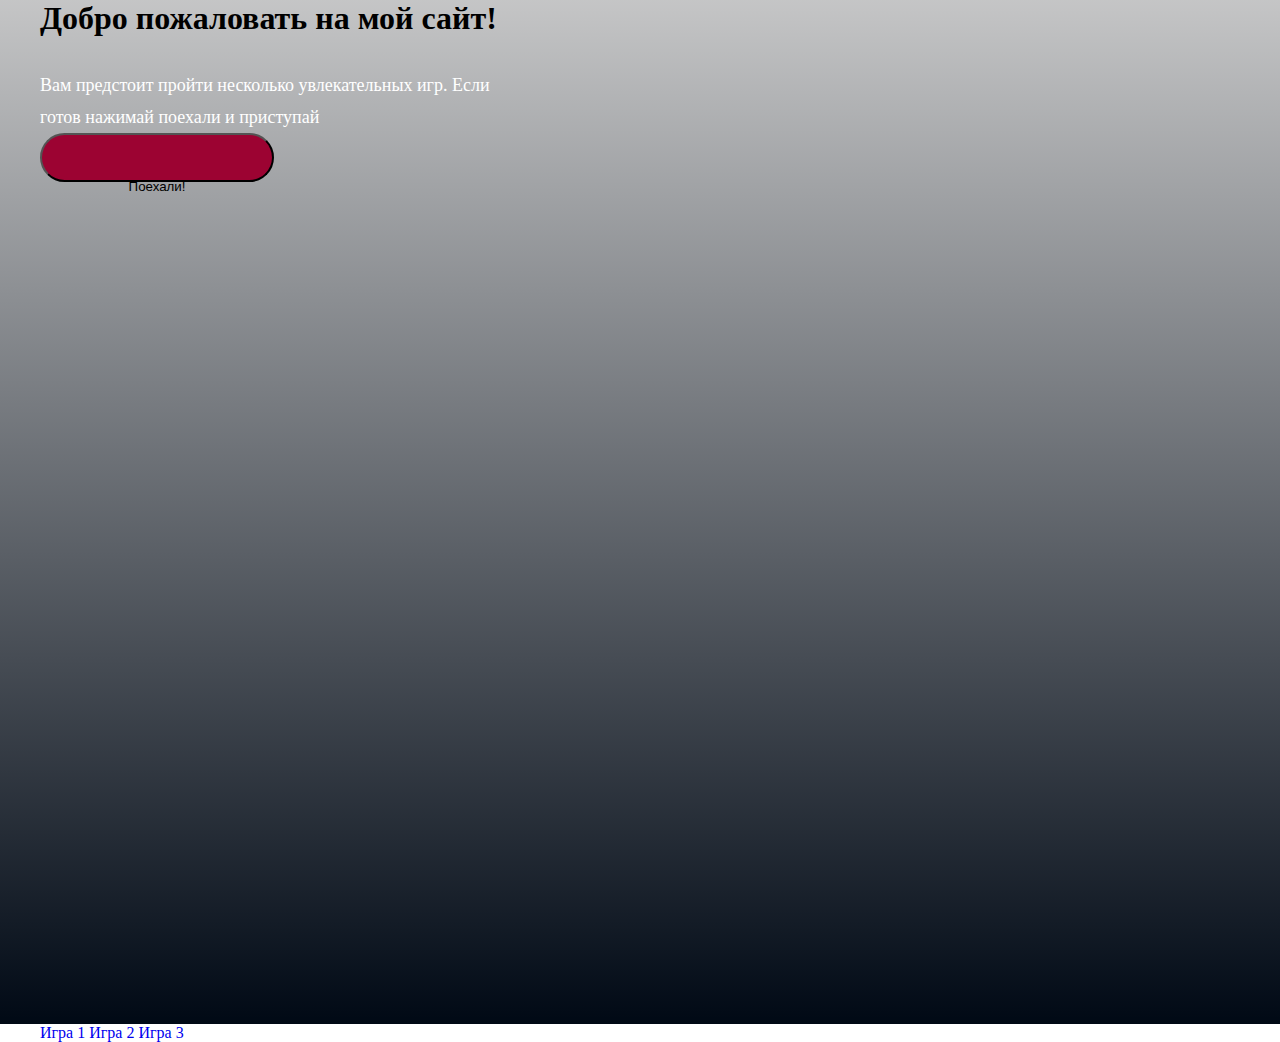
==== index.html @ aa6fb1cd "изменения 0" ====
<!DOCTYPE html>
<html lang="en">

<head>
    <meta charset="UTF-8">
    <meta name="viewport" content="width=device-width, initial-scale=1.0">
    <title>Hello, world!</title>
    <link rel="stylesheet" href="site.css">
</head>

<body>
    <header class="header center">
        <h1 class="title">Добро пожаловать на мой сайт!</h1>
        <p class="text">Вам предстоит пройти несколько увлекательных игр. Если готов нажимай <b>поехали</b> и
            <b>приступай</b>
        </p>
        <button class="button">Поехали!</button>
    </header>
    <div class="game__box center">
        <a href="img/Rectangle 6.jpg">Игра 1</a>
        <a href="img/Rectangle 7 (1).jpg">Игра 2</a>
        <a href="img/Rectangle 8.jpg">Игра 3</a>
    </div>
</body>

</html>
---- site.css ----
* {
  margin: 0;
  padding: 0;
}

a {
  text-decoration: none;
}

.center {
  padding-left: calc(50% - 600px);
  padding-right: calc(50% - 600px);
}

.header {
  height: 1024px;
  background: linear-gradient(180deg, rgba(0, 0, 0, 0) -7.35%, #000915 100%), url(imgRectangle1.jpg), lightgray 50%/cover no-repeat;
  display: flex;
  flex-direction: column;
  justify-content: start;
}

.titie {
  padding-top: 217px;
  color: #FFF;
  font-family: Montserrat;
  font-size: 64px;
  font-style: normal;
  font-weight: 700;
  line-height: normal;
  display: flex;
  width: 788.778px;
  height: 125.007px;
  flex-direction: column;
  justify-content: center;
  flex-shrink: 0;
}

.text {
  padding-top: 32px;
  width: 481px;
  color: #FFF;
  font-family: Montserrat;
  font-size: 18px;
  font-style: normal;
  font-weight: 300;
  line-height: 32px;
  /* 177.778% */
}

.button {
  padding-top: 44px;
  width: 234.063px;
  height: 48.603px;
  flex-shrink: 0;
  border-radius: 30px;
  background: #9C0332;
}/*# sourceMappingURL=site.css.map */
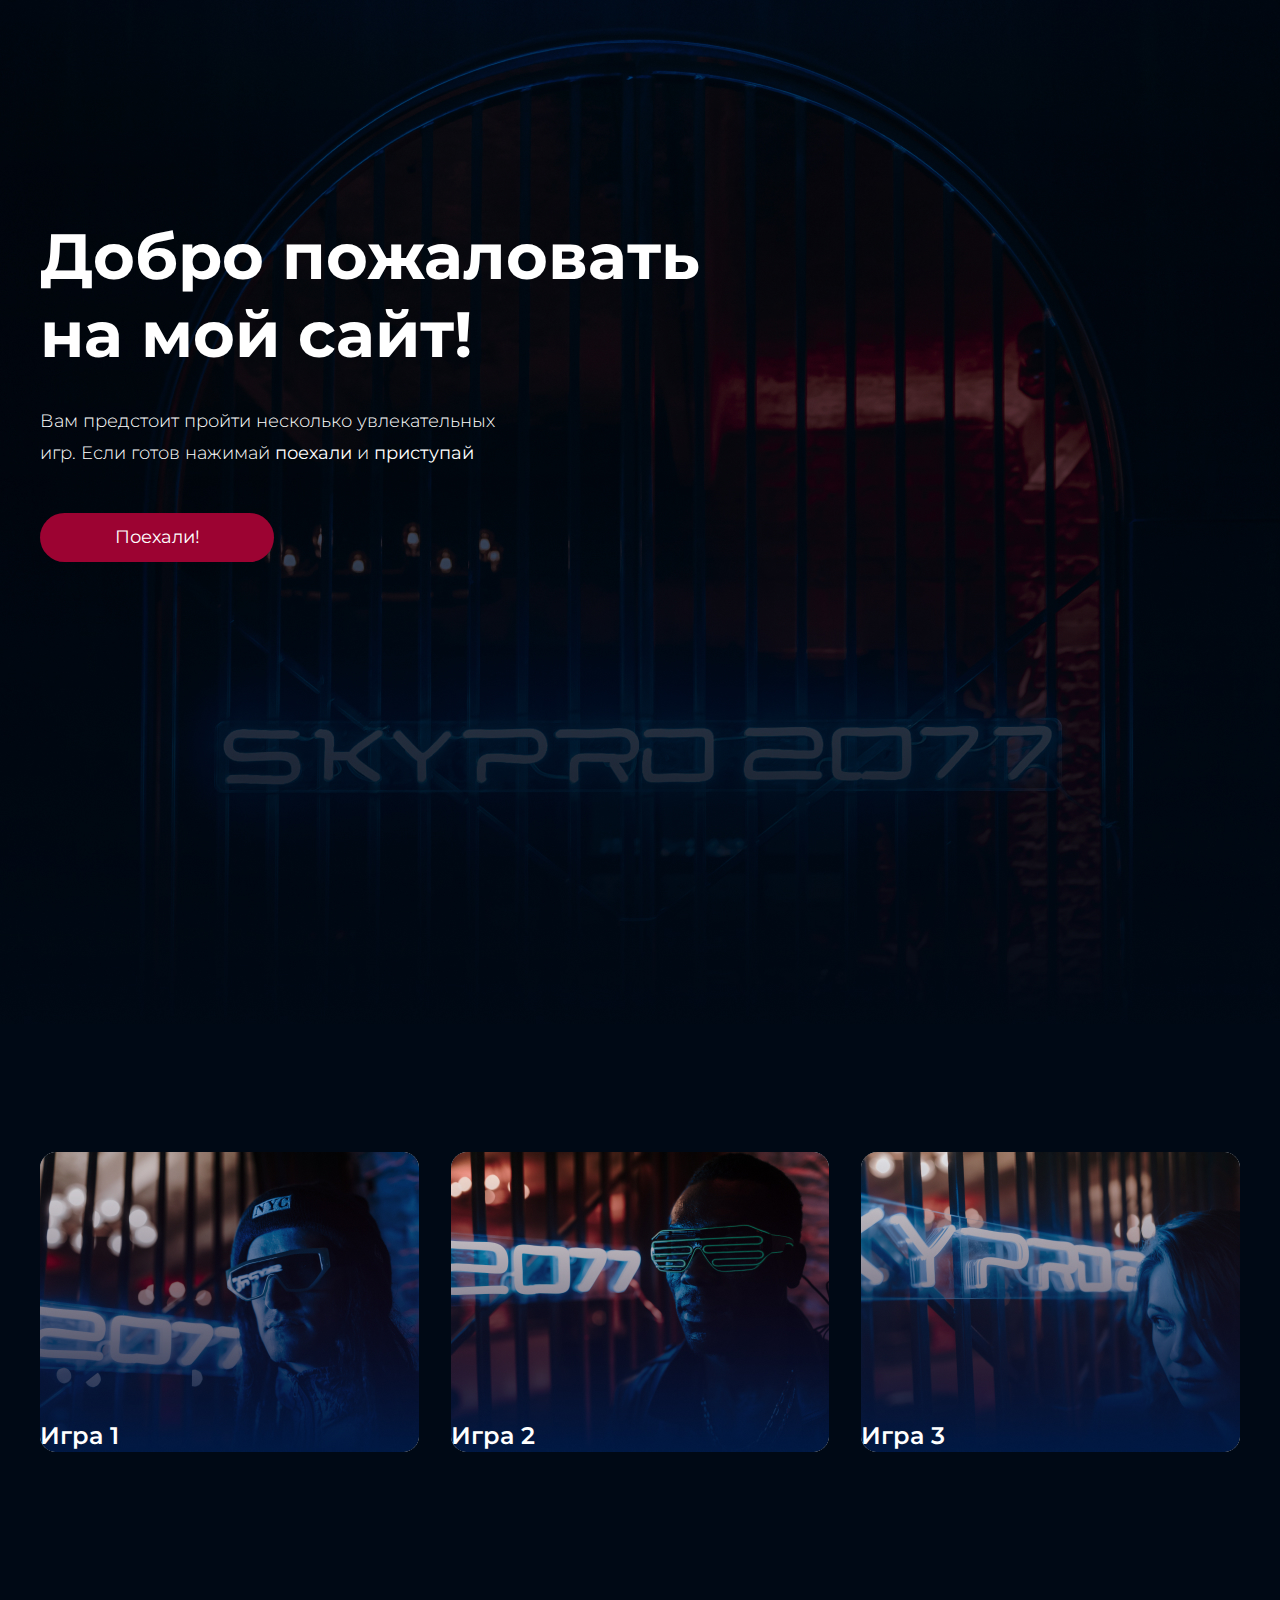
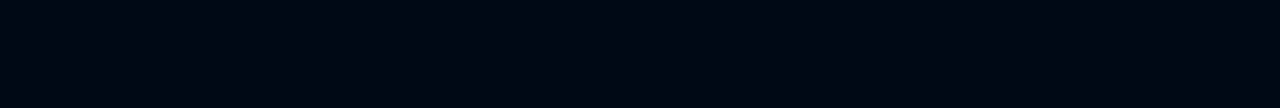
==== commit fa6352c7: "десктоп hw1- доработать "text" и рамку"g__i"" ====
--- a/index.html
+++ b/index.html
@@ -5,21 +5,24 @@
     <meta charset="UTF-8">
     <meta name="viewport" content="width=device-width, initial-scale=1.0">
     <title>Hello, world!</title>
+    <link rel="preconnect" href="https://fonts.googleapis.com">
+    <link rel="preconnect" href="https://fonts.gstatic.com" crossorigin>
+    <link href="https://fonts.googleapis.com/css2?family=Montserrat:wght@400;500;600;700&display=swap" rel="stylesheet">
     <link rel="stylesheet" href="site.css">
 </head>
 
 <body>
-    <header class="header center">
-        <h1 class="title">Добро пожаловать на мой сайт!</h1>
-        <p class="text">Вам предстоит пройти несколько увлекательных игр. Если готов нажимай <b>поехали</b> и
+    <div class="start__list center">
+        <h1 class="title">Добро пожаловать<br>на мой сайт!</h1>
+        <p class="text">Вам предстоит пройти несколько увлекательных<br>игр. Если готов нажимай <b>поехали</b> и
             <b>приступай</b>
         </p>
         <button class="button">Поехали!</button>
-    </header>
+    </div>
     <div class="game__box center">
-        <a href="img/Rectangle 6.jpg">Игра 1</a>
-        <a href="img/Rectangle 7 (1).jpg">Игра 2</a>
-        <a href="img/Rectangle 8.jpg">Игра 3</a>
+        <div class="game__item game__item1">Игра 1</div>
+        <div class="game__item game__item2">Игра 2</div>
+        <div class="game__item game__item3">Игра 3</div>
     </div>
 </body>
 
--- a/site.css
+++ b/site.css
@@ -12,15 +12,19 @@
   padding-right: calc(50% - 600px);
 }
 
-.header {
+.start__list {
   height: 1024px;
-  background: linear-gradient(180deg, rgba(0, 0, 0, 0) -7.35%, #000915 100%), url(imgRectangle1.jpg), lightgray 50%/cover no-repeat;
+  background-image: url(img/Rectangle1.jpg);
+  background-repeat: no-repeat;
+  background-position: center;
+  background-size: cover;
+  /*background: linear-gradient(180deg, rgba(0, 0, 0, 0.00) -7.35%, #000915 100%), url(img/Rectangle1.jpg), lightgray 50% / cover no-repeat;*/
   display: flex;
   flex-direction: column;
   justify-content: start;
 }
 
-.titie {
+.title {
   padding-top: 217px;
   color: #FFF;
   font-family: Montserrat;
@@ -28,11 +32,11 @@
   font-style: normal;
   font-weight: 700;
   line-height: normal;
+  /*width: 788.778px;
+  height: 125.007px;
   display: flex;
-  width: 788.778px;
-  height: 125.007px;
   flex-direction: column;
-  justify-content: center;
+  justify-content: center;*/
   flex-shrink: 0;
 }
 
@@ -49,10 +53,65 @@
 }
 
 .button {
-  padding-top: 44px;
+  margin-top: 44px;
   width: 234.063px;
   height: 48.603px;
   flex-shrink: 0;
   border-radius: 30px;
+  border: none;
   background: #9C0332;
+  color: #FFF;
+  font-family: Montserrat;
+  font-size: 18px;
+  font-style: normal;
+  font-weight: 400;
+  line-height: normal;
+  transition: background 0.5s;
+}
+.button:hover {
+  background: #EB443F;
+}
+
+.game__box {
+  height: 556px;
+  flex-shrink: 0;
+  background: #000915;
+  display: grid;
+  gap: 32px;
+  grid-template-columns: repeat(12, 1fr);
+  padding-top: 128px;
+}
+
+.game__item {
+  border-radius: 16px;
+  background: linear-gradient(180deg, rgba(39, 1, 15, 0) 0%, #001944 100%), url(img/Rectangle6.jpg), lightgray 50%/cover no-repeat;
+  height: 300px;
+  grid-column: span 4;
+  color: #FFF;
+  font-family: Montserrat;
+  font-size: 24px;
+  font-style: normal;
+  font-weight: 600;
+  line-height: 32px;
+  /* 133.333% */
+  display: flex;
+  align-items: flex-end;
+  justify-content: flex-start;
+  color: #FFFFFF;
+  transition: border 0.3s;
+}
+.game__item:hover {
+  border: 3px solid #44D2FF;
+}
+
+.game__item1 {
+  background-image: url(img/Rectangle6.jpg);
+}
+
+.game__item2 {
+  background-image: url(img/Rectangle7.jpg);
+}
+
+.game__item3 {
+  background-image: url(img/Rectangle8.jpg);
 }/*# sourceMappingURL=site.css.map */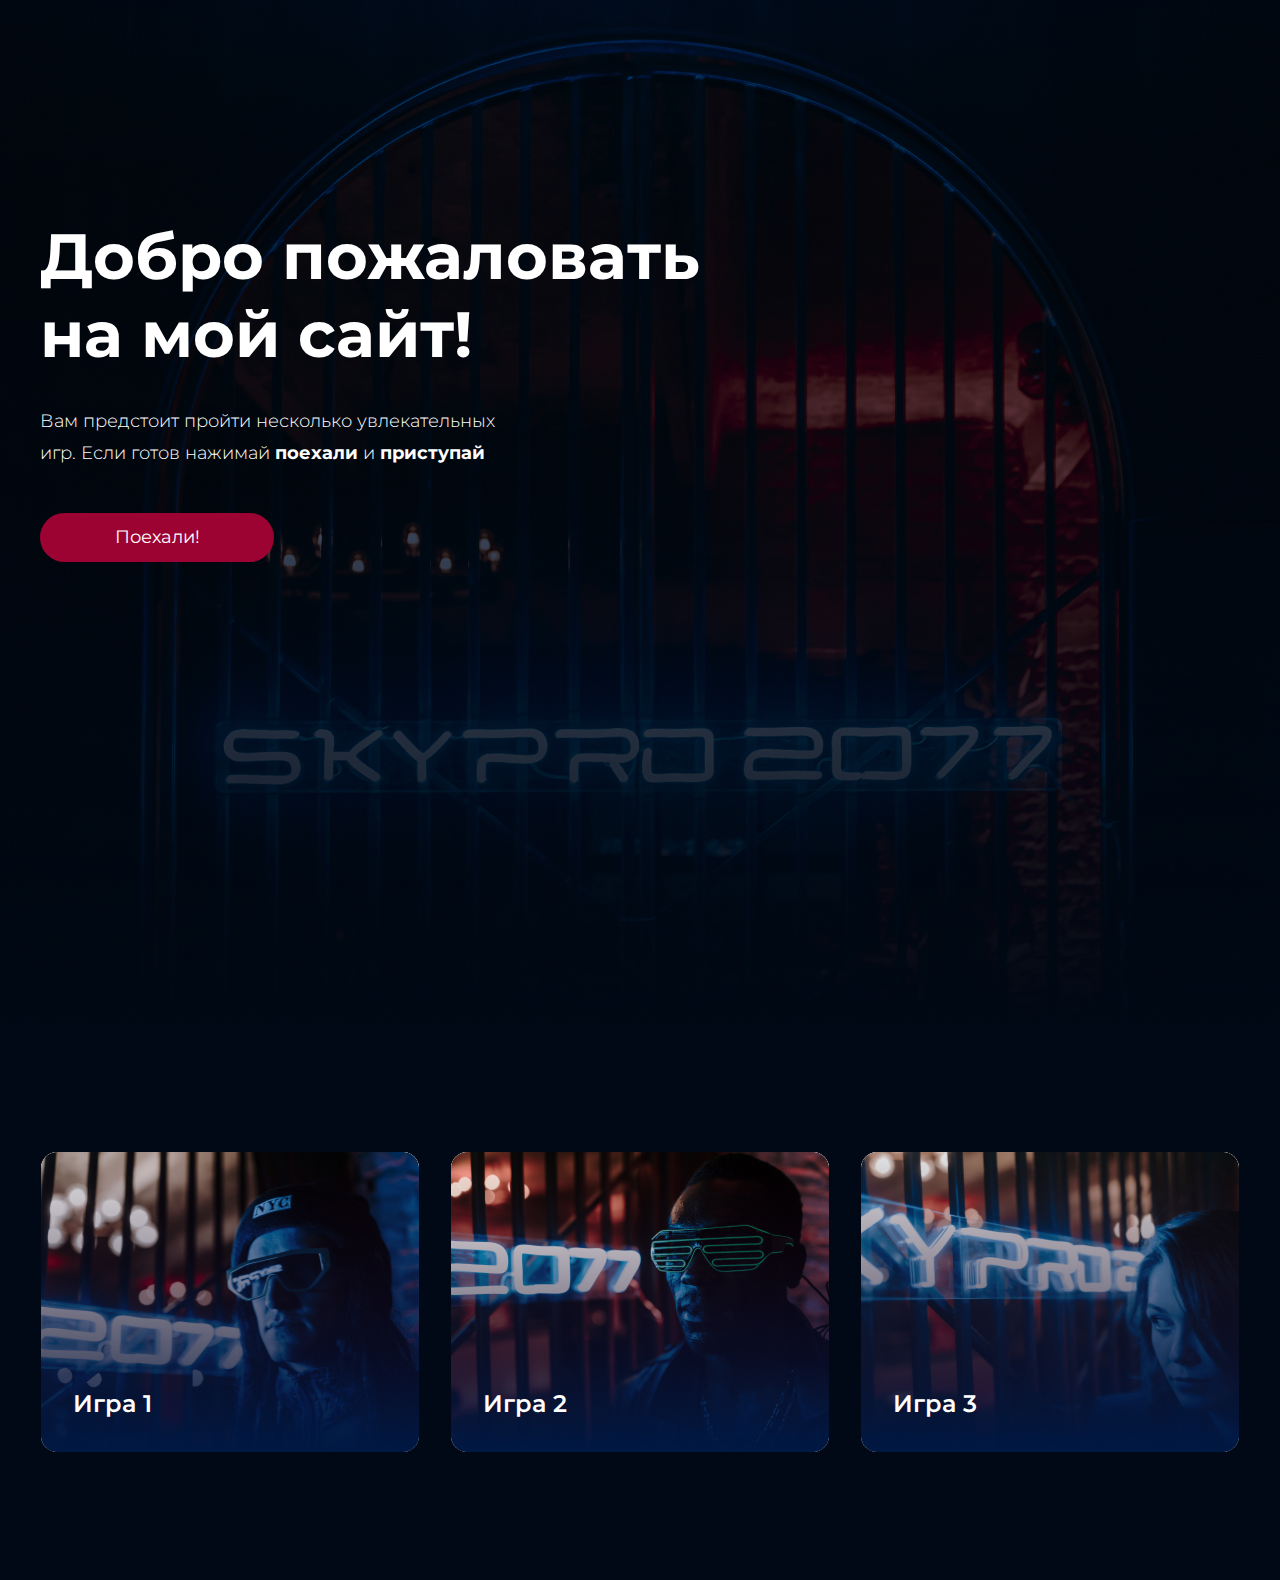
==== commit c0188e0b: "Merge pull request #2 from Tatyana-JSc2/hw2" ====
--- a/index.html
+++ b/index.html
@@ -14,15 +14,25 @@
 <body>
     <div class="start__list center">
         <h1 class="title">Добро пожаловать<br>на мой сайт!</h1>
-        <p class="text">Вам предстоит пройти несколько увлекательных<br>игр. Если готов нажимай <b>поехали</b> и
-            <b>приступай</b>
+        <p class="text">Вам предстоит пройти несколько увлекательных игр. Если готов нажимай <span
+                class="span">поехали</span> и
+            <span class="span">приступай</span>
         </p>
         <button class="button">Поехали!</button>
     </div>
     <div class="game__box center">
-        <div class="game__item game__item1">Игра 1</div>
-        <div class="game__item game__item2">Игра 2</div>
-        <div class="game__item game__item3">Игра 3</div>
+        <div class="game__item">
+            <a class="game__link" href="#"> <img class="game__img" src="img/Rectangle6.jpg" alt="Игра 1"></a>
+            <p class="game__text">Игра 1</p>
+        </div>
+        <div class="game__item">
+            <a class="game__link" href="#"> <img class="game__img" src="img/Rectangle7.jpg" alt="Игра 2"></a>
+            <p class="game__text">Игра 2</p>
+        </div>
+        <div class="game__item">
+            <a class="game__link" href="#"> <img class="game__img" src="img/Rectangle8.jpg" alt="Игра 3"></a>
+            <p class="game__text">Игра 3</p>
+        </div>
     </div>
 </body>
 
--- a/site.css
+++ b/site.css
@@ -18,7 +18,6 @@
   background-repeat: no-repeat;
   background-position: center;
   background-size: cover;
-  /*background: linear-gradient(180deg, rgba(0, 0, 0, 0.00) -7.35%, #000915 100%), url(img/Rectangle1.jpg), lightgray 50% / cover no-repeat;*/
   display: flex;
   flex-direction: column;
   justify-content: start;
@@ -32,11 +31,6 @@
   font-style: normal;
   font-weight: 700;
   line-height: normal;
-  /*width: 788.778px;
-  height: 125.007px;
-  display: flex;
-  flex-direction: column;
-  justify-content: center;*/
   flex-shrink: 0;
 }
 
@@ -50,6 +44,15 @@
   font-weight: 300;
   line-height: 32px;
   /* 177.778% */
+}
+
+.span {
+  color: #FFF;
+  font-family: Montserrat;
+  font-size: 18px;
+  font-style: normal;
+  font-weight: 700;
+  line-height: 32px;
 }
 
 .button {
@@ -73,20 +76,38 @@
 }
 
 .game__box {
-  height: 556px;
   flex-shrink: 0;
   background: #000915;
   display: grid;
   gap: 32px;
-  grid-template-columns: repeat(12, 1fr);
+  grid-template-columns: repeat(auto-fit, 378px);
+  justify-content: center;
   padding-top: 128px;
+  padding-bottom: 128px;
 }
 
 .game__item {
+  width: 378px;
+  position: relative;
   border-radius: 16px;
-  background: linear-gradient(180deg, rgba(39, 1, 15, 0) 0%, #001944 100%), url(img/Rectangle6.jpg), lightgray 50%/cover no-repeat;
+  background: linear-gradient(180deg, rgba(39, 1, 15, 0) 0%, #001944 100%), lightgray 50%/cover no-repeat;
   height: 300px;
-  grid-column: span 4;
+}
+
+.game__img {
+  width: 100%;
+  height: 100%;
+  border-radius: 16px;
+  transition: border 0.3s;
+}
+.game__img:hover {
+  border: 3px solid #44D2FF;
+}
+
+.game__text {
+  position: absolute;
+  left: 32px;
+  bottom: 32px;
   color: #FFF;
   font-family: Montserrat;
   font-size: 24px;
@@ -94,24 +115,50 @@
   font-weight: 600;
   line-height: 32px;
   /* 133.333% */
-  display: flex;
-  align-items: flex-end;
-  justify-content: flex-start;
-  color: #FFFFFF;
-  transition: border 0.3s;
-}
-.game__item:hover {
-  border: 3px solid #44D2FF;
 }
 
-.game__item1 {
-  background-image: url(img/Rectangle6.jpg);
+@media (max-width: 767px) {
+  .center {
+    padding-left: calc(50% - 171.5px);
+    padding-right: calc(50% - 171.5px);
+  }
+  .start__list {
+    height: 735px;
+    background-position: 31%;
+  }
+  .title {
+    padding-top: 239px;
+    text-align: center;
+    font-size: 32px;
+  }
+  .text {
+    width: unset;
+    text-align: center;
+    font-size: 14px;
+    line-height: 22px;
+    /* 157.14*/
+  }
+  .span {
+    font-size: 14px;
+    line-height: 22px;
+  }
+  .button {
+    margin-top: 32px;
+    align-self: center;
+  }
+  .game__box {
+    grid-template-columns: repeat(auto-fit, 343px);
+    justify-content: center;
+  }
+  .game__item {
+    width: 343px;
+  }
 }
-
-.game__item2 {
-  background-image: url(img/Rectangle7.jpg);
-}
-
-.game__item3 {
-  background-image: url(img/Rectangle8.jpg);
+@media (max-width: 343px) {
+  .game__item {
+    width: 100vw;
+  }
+  .game__img {
+    width: 100vw;
+  }
 }/*# sourceMappingURL=site.css.map */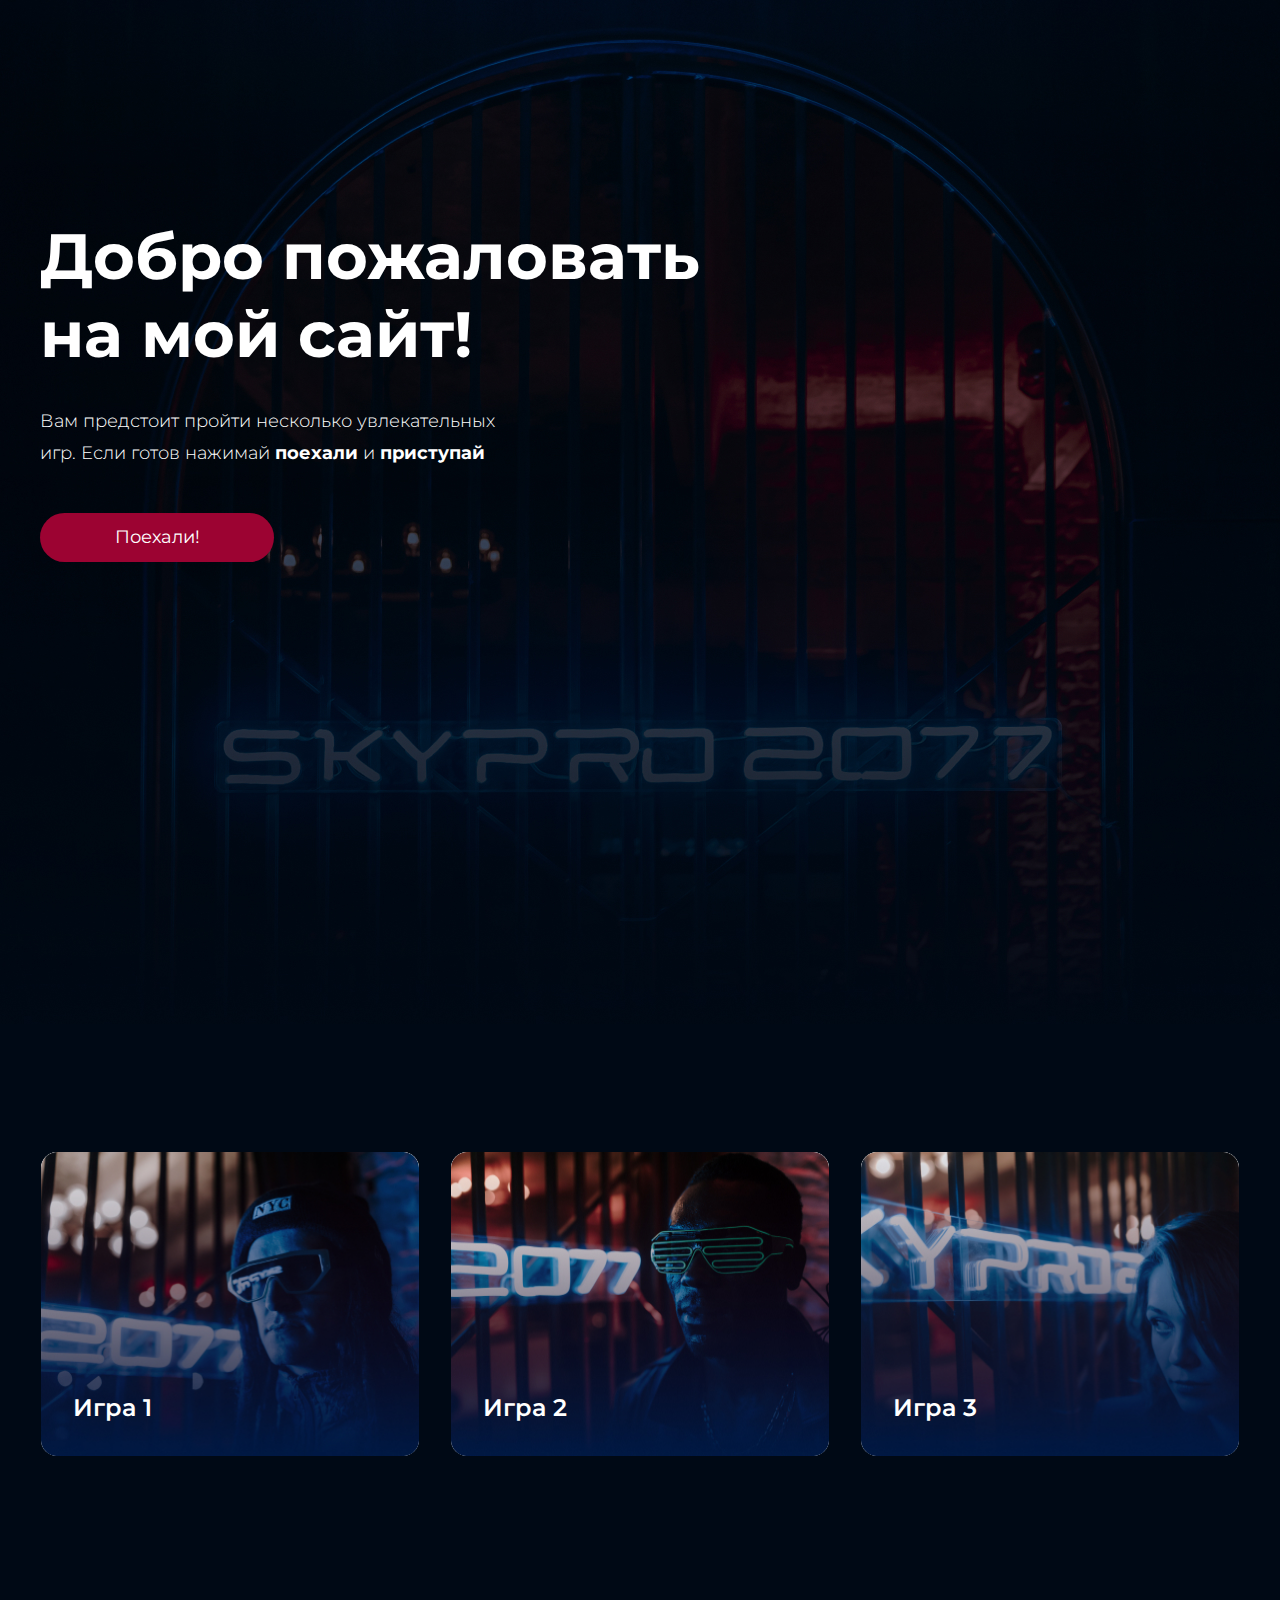
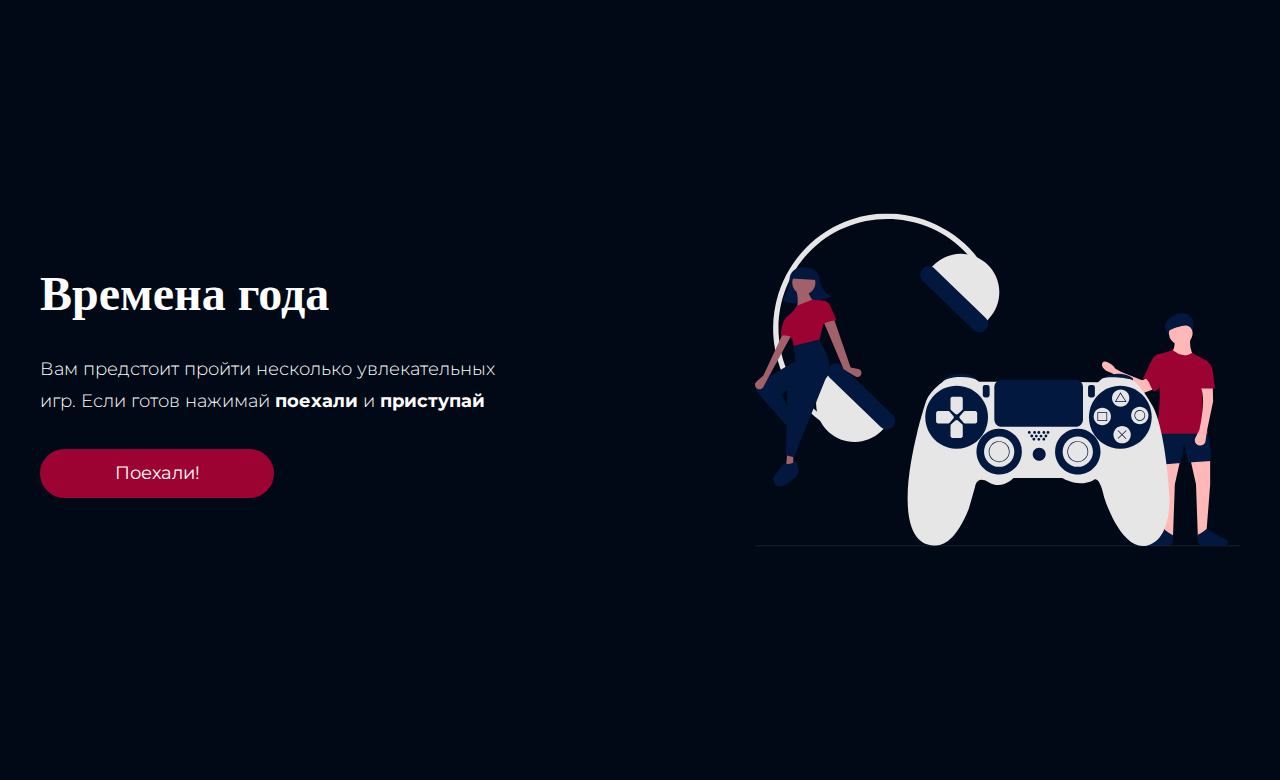
==== commit 1911cb77: "Merge pull request #3 from Tatyana-JSc2/hw3" ====
--- a/index.html
+++ b/index.html
@@ -34,6 +34,248 @@
             <p class="game__text">Игра 3</p>
         </div>
     </div>
+    <div class="seasons center">
+        <div class="seasons__item">
+            <h2 class="header">Времена года</h2>
+            <p class="text">Вам предстоит пройти несколько увлекательных игр. Если готов нажимай <span
+                    class="span">поехали</span> и
+                <span class="span">приступай</span>
+            </p>
+            <button class="button">Поехали!</button>
+        </div>
+        <div class="seasons__picture">
+            <a href="#"><svg class="picture" width="485" height="334" viewBox="0 0 485 334" fill="none"
+                    xmlns="http://www.w3.org/2000/svg">
+                    <g clip-path="url(#clip0_2203_44)">
+                        <path
+                            d="M416.377 139.54C423.062 146.577 430.52 147.7 438.752 142.909C435.298 137.353 434.475 131.309 435.396 124.942H419.36C420.071 130.537 419.88 135.746 416.377 139.54Z"
+                            fill="#FFB8B8" />
+                        <path
+                            d="M442.854 323.699L451.431 319.208L455.16 271.671V246.592L435.396 246.218L440.989 271.297L442.854 323.699Z"
+                            fill="#FFB8B8" />
+                        <path
+                            d="M417.992 323.699L409.415 319.208L405.686 271.671V246.592L425.45 246.218L419.856 271.297L417.992 323.699Z"
+                            fill="#FFB8B8" />
+                        <path
+                            d="M404.817 251.832L425.7 249.961L429.056 230.871L433.158 249.587L455.906 248.089C456.403 238.994 455.141 229.634 452.177 220.016L402.206 218.893L404.817 251.832Z"
+                            fill="#03183F" />
+                        <path
+                            d="M383.111 180.14L357.991 160.724C357.73 160.523 357.443 160.358 357.138 160.233L353.487 158.742C350.555 157.545 344.969 153.561 347.693 149.46C349.89 146.153 358.297 152.077 359.331 154.271C359.658 154.962 360.194 155.531 360.863 155.898L365.968 158.706C366.092 158.774 366.22 158.835 366.351 158.888L385.787 166.795C386.326 167.015 386.909 167.102 387.488 167.049C388.067 166.997 388.625 166.806 389.116 166.494L392.639 164.251C393.141 163.932 393.712 163.74 394.304 163.693C394.896 163.645 395.49 163.743 396.036 163.978C396.581 164.213 397.062 164.577 397.435 165.041C397.809 165.504 398.065 166.051 398.18 166.636L399.344 172.535C399.512 173.385 399.375 174.266 398.957 175.024C398.539 175.781 397.868 176.366 397.062 176.675L386.641 180.661C386.058 180.885 385.427 180.954 384.808 180.863C384.19 180.772 383.606 180.523 383.111 180.14Z"
+                            fill="#FFB8B8" />
+                        <path
+                            d="M387.777 165.994C394.732 164.122 394.002 173.875 399.308 178.67L409.741 170.403L403.698 141.037C402.077 141.502 400.585 142.339 399.342 143.482C398.098 144.625 397.137 146.043 396.533 147.623L387.777 165.994Z"
+                            fill="#9C0332" />
+                        <path
+                            d="M400.715 220.765H453.296C444.786 197.747 445.615 174.074 452.86 149.95C452.982 149.549 452.961 149.118 452.8 148.732C452.639 148.346 452.349 148.028 451.98 147.833L436.888 139.915C430.963 143.784 424.596 142.595 417.869 137.294L401.46 141.786C405.927 168.713 406.054 195.087 400.715 220.765Z"
+                            fill="#9C0332" />
+                        <path
+                            d="M413.862 332.491L391.95 333.423C390.996 333.464 390.06 333.149 389.324 332.539C388.587 331.928 388.102 331.066 387.96 330.118C387.818 329.161 388.036 328.184 388.574 327.381C389.111 326.577 389.928 326.003 390.865 325.773L394.582 324.858L409.19 316.36C411.354 318.609 414.334 320.511 417.977 322.131L418.02 328.106C418.028 329.235 417.599 330.323 416.824 331.141C416.048 331.959 414.986 332.443 413.862 332.491Z"
+                            fill="#03183F" />
+                        <path d="M484.783 333.5H0.176254V332.298H485L484.783 333.5Z" fill="#3F3D56"
+                            fill-opacity="0.4" />
+                        <path
+                            d="M446.801 332.157L468.714 333.089C469.668 333.13 470.604 332.815 471.34 332.204C472.077 331.594 472.562 330.732 472.704 329.784C472.846 328.827 472.628 327.85 472.09 327.047C471.553 326.243 470.736 325.669 469.799 325.439L466.082 324.524L451.474 316.026C449.31 318.275 446.33 320.177 442.687 321.797L442.644 327.772C442.636 328.901 443.065 329.989 443.84 330.807C444.616 331.625 445.677 332.109 446.801 332.157Z"
+                            fill="#03183F" />
+                        <path
+                            d="M425.7 131.68C432.291 131.68 437.633 126.317 437.633 119.702C437.633 113.087 432.291 107.724 425.7 107.724C419.109 107.724 413.767 113.087 413.767 119.702C413.767 126.317 419.109 131.68 425.7 131.68Z"
+                            fill="#FFB8B8" />
+                        <path
+                            d="M444.346 217.022L440.403 224.716C440.056 225.395 439.855 226.14 439.814 226.903C439.774 227.665 439.895 228.428 440.169 229.14C440.443 229.852 440.864 230.498 441.404 231.036C441.945 231.573 442.592 231.989 443.305 232.257C444.058 232.541 444.866 232.652 445.668 232.581C446.47 232.511 447.246 232.261 447.939 231.85C448.633 231.438 449.225 230.877 449.674 230.206C450.122 229.535 450.416 228.771 450.532 227.972L452.177 216.648L458.144 188.2L457.771 173.977H445.838C449.908 184.556 447.889 200.16 444.346 217.022Z"
+                            fill="#FFB8B8" />
+                        <path
+                            d="M443.973 175.474H460.008L457.681 157.822C457.365 155.428 456.457 153.152 455.04 151.201C453.622 149.25 451.741 147.686 449.567 146.652L443.973 175.474Z"
+                            fill="#9C0332" />
+                        <path
+                            d="M438.387 113.104C438.625 111.504 438.525 109.872 438.093 108.313C437.661 106.755 436.906 105.305 435.879 104.058C433.843 101.64 430.43 99.6609 424.768 100.595C412.415 102.632 408.853 112.954 410.063 115.55C411.273 118.146 414.983 124.164 414.983 124.164C414.983 124.164 412.26 118.207 415.215 116.994C418.17 115.782 429.605 111.005 433.597 113.157C434.726 113.726 435.686 114.586 436.377 115.649C437.068 116.711 437.466 117.939 437.531 119.206L438.387 113.104Z"
+                            fill="#03183F" />
+                        <path
+                            d="M234.139 63.2548L229.341 65.6983C223.815 54.776 216.493 44.867 207.685 36.3878C164.426 -5.35464 95.3993 -3.98991 53.812 39.43C12.2248 82.8499 13.5844 152.134 56.8429 193.877C65.0762 201.838 74.5085 208.445 84.7924 213.457L82.4453 218.316C66.1449 210.372 51.9618 198.649 41.0677 184.115C30.1737 169.581 22.8815 152.653 19.7936 134.731C16.7058 116.809 17.9109 98.4071 23.3094 81.045C28.708 63.6829 38.145 47.8594 50.8407 34.8818C63.5364 21.9042 79.1264 12.1451 96.3226 6.41078C113.519 0.676456 131.828 -0.868477 149.736 1.90363C167.645 4.67573 184.64 11.6853 199.316 22.3532C213.992 33.0211 225.928 47.041 234.139 63.2548Z"
+                            fill="#E6E6E6" />
+                        <path
+                            d="M71.8174 163.721C64.7602 171.089 60.9081 180.97 61.1087 191.189C61.3092 201.407 65.5459 211.128 72.8867 218.211C80.2275 225.295 90.0711 229.161 100.252 228.96C110.433 228.759 120.117 224.506 127.174 217.138L133.784 210.237L78.4273 156.82L71.8174 163.721Z"
+                            fill="#E6E6E6" />
+                        <path
+                            d="M74.7183 152.9C73.1474 154.544 72.2903 156.746 72.335 159.024C72.3797 161.301 73.3225 163.467 74.9566 165.048L125.73 214.042C127.366 215.621 129.561 216.483 131.831 216.438C134.1 216.393 136.259 215.445 137.832 213.802C139.406 212.16 140.264 209.957 140.22 207.679C140.175 205.401 139.23 203.234 137.594 201.655L86.8206 152.661C85.1829 151.084 82.989 150.224 80.7201 150.269C78.4513 150.314 76.2928 151.26 74.7183 152.9Z"
+                            fill="#03183F" />
+                        <path
+                            d="M227.001 112.912L233.611 106.011C240.668 98.6427 244.52 88.7624 244.32 78.5435C244.119 68.3246 239.883 58.6042 232.542 51.5206C228.907 48.0132 224.619 45.2588 219.924 43.4145C215.229 41.5703 210.218 40.6723 205.176 40.772C194.996 40.9733 185.311 45.2258 178.254 52.5939L171.644 59.4952L227.001 112.912Z"
+                            fill="#E6E6E6" />
+                        <path
+                            d="M167.596 55.9295C166.025 57.5734 165.168 59.7755 165.213 62.0528C165.258 64.3301 166.2 66.4966 167.835 68.0771L218.608 117.071C220.245 118.648 222.439 119.509 224.707 119.463C226.976 119.417 229.133 118.469 230.706 116.827C232.278 115.186 233.137 112.984 233.093 110.707C233.049 108.43 232.106 106.264 230.472 104.684L179.699 55.6903C178.061 54.1135 175.867 53.2533 173.598 53.2981C171.329 53.343 169.171 54.2893 167.596 55.9295Z"
+                            fill="#03183F" />
+                        <path
+                            d="M189.014 169.153V165.173C189.014 165.173 206.32 155.402 220.381 165.173V168.791L189.014 169.153Z"
+                            fill="#03183F" />
+                        <path
+                            d="M346.569 169.153V165.173C346.569 165.173 363.875 155.402 377.936 165.173V168.791L346.569 169.153Z"
+                            fill="#03183F" />
+                        <path
+                            d="M240.932 168.792H223.986C223.986 168.792 219.66 163.725 205.239 164.087C190.817 164.449 187.933 168.792 187.933 168.792C187.933 168.792 173.692 178.381 170.447 190.324C170.447 190.324 152.961 242.977 152.6 284.232C152.24 325.487 168.103 331.277 176.396 332.362C184.688 333.448 199.47 332.001 213.891 295.45L220.021 274.099C220.021 274.099 221.102 261.433 234.082 269.395C247.061 277.356 258.598 265.052 258.598 265.052H307.271C307.271 265.052 323.495 275.185 338.277 267.224C338.277 267.224 344.045 259.624 349.453 285.318C349.453 285.318 366.038 338.153 391.636 332.724C417.234 327.296 414.35 283.146 414.35 283.146C414.35 283.146 410.925 215.655 396.864 191.771C396.864 191.771 383.344 166.982 374.33 165.896C374.33 165.896 354.861 162.278 347.29 165.535L342.964 169.153L240.932 168.792Z"
+                            fill="#E6E6E6" />
+                        <path
+                            d="M201.633 235.74C218.957 235.74 233 221.644 233 204.256C233 186.868 218.957 172.772 201.633 172.772C184.31 172.772 170.266 186.868 170.266 204.256C170.266 221.644 184.31 235.74 201.633 235.74Z"
+                            fill="#03183F" />
+                        <path
+                            d="M365.317 235.74C382.64 235.74 396.684 221.644 396.684 204.256C396.684 186.868 382.64 172.772 365.317 172.772C347.994 172.772 333.95 186.868 333.95 204.256C333.95 221.644 347.994 235.74 365.317 235.74Z"
+                            fill="#03183F" />
+                        <path
+                            d="M207.099 197.235L202.917 200.948C202.563 201.261 202.107 201.434 201.635 201.434C201.163 201.434 200.707 201.261 200.353 200.948L196.164 197.235C195.959 197.054 195.795 196.832 195.682 196.582C195.568 196.333 195.509 196.062 195.508 195.788V185.572C195.509 185.056 195.713 184.562 196.077 184.198C196.441 183.833 196.934 183.629 197.447 183.629H205.83C206.343 183.628 206.836 183.832 207.2 184.195C207.564 184.559 207.769 185.053 207.77 185.568V195.781C207.767 196.057 207.706 196.33 207.591 196.581C207.475 196.832 207.307 197.055 207.099 197.235Z"
+                            fill="#E6E6E6" />
+                        <path
+                            d="M207.099 211.273L202.917 207.564C202.563 207.251 202.107 207.078 201.635 207.078C201.163 207.078 200.707 207.251 200.353 207.564L196.164 211.277C195.959 211.458 195.795 211.68 195.682 211.93C195.568 212.179 195.509 212.45 195.508 212.724V222.929C195.507 223.445 195.71 223.939 196.072 224.304C196.435 224.669 196.927 224.875 197.44 224.876H205.83C206.343 224.877 206.836 224.673 207.2 224.309C207.564 223.946 207.769 223.452 207.77 222.936V212.728C207.767 212.451 207.706 212.179 207.591 211.928C207.475 211.677 207.307 211.454 207.099 211.273Z"
+                            fill="#E6E6E6" />
+                        <path
+                            d="M194.642 209.749L198.341 205.544C198.653 205.189 198.825 204.731 198.825 204.258C198.825 203.784 198.653 203.327 198.341 202.971L194.642 198.766C194.462 198.561 194.24 198.396 193.991 198.282C193.743 198.169 193.473 198.109 193.2 198.108H183.033C182.519 198.109 182.027 198.314 181.664 198.679C181.301 199.044 181.097 199.539 181.097 200.055V208.468C181.096 208.984 181.299 209.478 181.661 209.843C182.024 210.209 182.516 210.414 183.029 210.415H193.204C193.477 210.412 193.746 210.351 193.994 210.237C194.242 210.122 194.463 209.956 194.642 209.749Z"
+                            fill="#E6E6E6" />
+                        <path
+                            d="M208.628 209.749L204.936 205.541C204.623 205.186 204.451 204.728 204.451 204.254C204.451 203.78 204.623 203.323 204.936 202.968L208.635 198.763C208.815 198.557 209.037 198.392 209.286 198.278C209.534 198.165 209.804 198.106 210.077 198.104H220.244C220.758 198.103 221.25 198.307 221.614 198.671C221.978 199.034 222.183 199.528 222.184 200.044V208.465C222.185 208.98 221.982 209.475 221.619 209.84C221.257 210.205 220.765 210.411 220.251 210.412H210.081C209.805 210.411 209.534 210.352 209.283 210.238C209.032 210.124 208.809 209.957 208.628 209.749Z"
+                            fill="#E6E6E6" />
+                        <path
+                            d="M244.177 261.433C256.721 261.433 266.89 251.226 266.89 238.635C266.89 226.044 256.721 215.836 244.177 215.836C231.632 215.836 221.463 226.044 221.463 238.635C221.463 251.226 231.632 261.433 244.177 261.433Z"
+                            fill="#03183F" />
+                        <path
+                            d="M322.774 261.433C335.318 261.433 345.488 251.226 345.488 238.635C345.488 226.044 335.318 215.836 322.774 215.836C310.229 215.836 300.06 226.044 300.06 238.635C300.06 251.226 310.229 261.433 322.774 261.433Z"
+                            fill="#03183F" />
+                        <path
+                            d="M244.177 253.834C252.54 253.834 259.319 247.029 259.319 238.635C259.319 230.241 252.54 223.436 244.177 223.436C235.814 223.436 229.034 230.241 229.034 238.635C229.034 247.029 235.814 253.834 244.177 253.834Z"
+                            fill="#E6E6E6" />
+                        <path
+                            d="M244.177 249.129C242.109 249.129 240.087 248.514 238.368 247.361C236.648 246.208 235.308 244.569 234.517 242.651C233.726 240.733 233.519 238.623 233.922 236.587C234.325 234.552 235.321 232.682 236.783 231.214C238.246 229.746 240.109 228.747 242.137 228.342C244.165 227.937 246.267 228.145 248.178 228.939C250.088 229.733 251.721 231.078 252.87 232.804C254.019 234.53 254.632 236.559 254.632 238.635C254.629 241.417 253.526 244.085 251.566 246.052C249.606 248.02 246.949 249.126 244.177 249.129ZM244.177 228.864C242.251 228.864 240.369 229.437 238.768 230.511C237.168 231.584 235.92 233.11 235.183 234.896C234.446 236.681 234.254 238.646 234.629 240.541C235.005 242.436 235.932 244.177 237.293 245.544C238.655 246.91 240.389 247.841 242.278 248.218C244.166 248.595 246.123 248.401 247.902 247.662C249.681 246.922 251.201 245.67 252.271 244.063C253.34 242.456 253.911 240.567 253.911 238.635C253.908 236.044 252.882 233.561 251.057 231.729C249.232 229.897 246.757 228.867 244.177 228.864Z"
+                            fill="#03183F" />
+                        <path
+                            d="M322.774 253.834C331.137 253.834 337.916 247.029 337.916 238.635C337.916 230.241 331.137 223.436 322.774 223.436C314.411 223.436 307.631 230.241 307.631 238.635C307.631 247.029 314.411 253.834 322.774 253.834Z"
+                            fill="#E6E6E6" />
+                        <path
+                            d="M322.774 249.129C320.706 249.129 318.684 248.514 316.965 247.361C315.246 246.208 313.905 244.569 313.114 242.651C312.323 240.733 312.116 238.623 312.519 236.587C312.923 234.552 313.918 232.682 315.381 231.214C316.843 229.746 318.706 228.747 320.734 228.342C322.762 227.937 324.864 228.145 326.775 228.939C328.685 229.733 330.318 231.078 331.467 232.804C332.616 234.53 333.229 236.559 333.229 238.635C333.226 241.417 332.124 244.085 330.163 246.052C328.203 248.019 325.546 249.126 322.774 249.129ZM322.774 228.864C320.848 228.864 318.966 229.437 317.366 230.511C315.765 231.584 314.517 233.11 313.78 234.896C313.043 236.681 312.851 238.646 313.226 240.541C313.602 242.436 314.529 244.177 315.89 245.544C317.252 246.91 318.986 247.841 320.875 248.218C322.763 248.595 324.72 248.401 326.499 247.662C328.278 246.922 329.798 245.67 330.868 244.063C331.937 242.456 332.508 240.567 332.508 238.635C332.505 236.044 331.479 233.561 329.654 231.729C327.829 229.897 325.355 228.867 322.774 228.864Z"
+                            fill="#03183F" />
+                        <path
+                            d="M284.196 247.682C287.78 247.682 290.686 244.765 290.686 241.168C290.686 237.57 287.78 234.654 284.196 234.654C280.612 234.654 277.707 237.57 277.707 241.168C277.707 244.765 280.612 247.682 284.196 247.682Z"
+                            fill="#03183F" />
+                        <path
+                            d="M274.278 220.848C275.06 220.848 275.695 220.212 275.695 219.426C275.695 218.641 275.06 218.004 274.278 218.004C273.495 218.004 272.861 218.641 272.861 219.426C272.861 220.212 273.495 220.848 274.278 220.848Z"
+                            fill="#03183F" />
+                        <path
+                            d="M279.585 220.848C280.367 220.848 281.002 220.212 281.002 219.426C281.002 218.641 280.367 218.004 279.585 218.004C278.802 218.004 278.168 218.641 278.168 219.426C278.168 220.212 278.802 220.848 279.585 220.848Z"
+                            fill="#03183F" />
+                        <path
+                            d="M278.878 227.597C279.661 227.597 280.295 226.961 280.295 226.175C280.295 225.39 279.661 224.753 278.878 224.753C278.096 224.753 277.461 225.39 277.461 226.175C277.461 226.961 278.096 227.597 278.878 227.597Z"
+                            fill="#03183F" />
+                        <path
+                            d="M283.836 227.778C284.632 227.778 285.278 227.13 285.278 226.331C285.278 225.531 284.632 224.883 283.836 224.883C283.039 224.883 282.394 225.531 282.394 226.331C282.394 227.13 283.039 227.778 283.836 227.778Z"
+                            fill="#03183F" />
+                        <path
+                            d="M288.786 227.597C289.568 227.597 290.203 226.961 290.203 226.175C290.203 225.39 289.568 224.753 288.786 224.753C288.003 224.753 287.369 225.39 287.369 226.175C287.369 226.961 288.003 227.597 288.786 227.597Z"
+                            fill="#03183F" />
+                        <path
+                            d="M276.755 224.402C277.537 224.402 278.172 223.765 278.172 222.98C278.172 222.194 277.537 221.558 276.755 221.558C275.972 221.558 275.338 222.194 275.338 222.98C275.338 223.765 275.972 224.402 276.755 224.402Z"
+                            fill="#03183F" />
+                        <path
+                            d="M281.312 224.521C282.108 224.521 282.754 223.873 282.754 223.074C282.754 222.274 282.108 221.626 281.312 221.626C280.515 221.626 279.87 222.274 279.87 223.074C279.87 223.873 280.515 224.521 281.312 224.521Z"
+                            fill="#03183F" />
+                        <path
+                            d="M285.999 224.521C286.795 224.521 287.441 223.873 287.441 223.074C287.441 222.274 286.795 221.626 285.999 221.626C285.202 221.626 284.557 222.274 284.557 223.074C284.557 223.873 285.202 224.521 285.999 224.521Z"
+                            fill="#03183F" />
+                        <path
+                            d="M290.909 224.402C291.692 224.402 292.326 223.765 292.326 222.98C292.326 222.194 291.692 221.558 290.909 221.558C290.127 221.558 289.493 222.194 289.493 222.98C289.493 223.765 290.127 224.402 290.909 224.402Z"
+                            fill="#03183F" />
+                        <path
+                            d="M283.836 220.903C284.632 220.903 285.278 220.254 285.278 219.455C285.278 218.656 284.632 218.008 283.836 218.008C283.039 218.008 282.394 218.656 282.394 219.455C282.394 220.254 283.039 220.903 283.836 220.903Z"
+                            fill="#03183F" />
+                        <path
+                            d="M288.883 220.903C289.68 220.903 290.325 220.254 290.325 219.455C290.325 218.656 289.68 218.008 288.883 218.008C288.087 218.008 287.441 218.656 287.441 219.455C287.441 220.254 288.087 220.903 288.883 220.903Z"
+                            fill="#03183F" />
+                        <path
+                            d="M293.033 220.848C293.815 220.848 294.45 220.212 294.45 219.426C294.45 218.641 293.815 218.004 293.033 218.004C292.25 218.004 291.616 218.641 291.616 219.426C291.616 220.212 292.25 220.848 293.033 220.848Z"
+                            fill="#03183F" />
+                        <path
+                            d="M230.296 171.876C229.629 171.877 228.99 172.143 228.518 172.616C228.046 173.089 227.781 173.731 227.78 174.401V182C227.781 182.67 228.046 183.312 228.518 183.785C228.99 184.258 229.629 184.524 230.296 184.525H232.099C232.765 184.524 233.405 184.258 233.876 183.785C234.348 183.312 234.613 182.67 234.614 182V174.401C234.613 173.731 234.348 173.089 233.876 172.616C233.405 172.143 232.765 171.877 232.099 171.876H230.296Z"
+                            fill="#03183F" />
+                        <path
+                            d="M335.573 171.876C334.906 171.876 334.266 172.143 333.795 172.616C333.323 173.089 333.058 173.731 333.057 174.401V182C333.058 182.67 333.323 183.312 333.795 183.785C334.266 184.258 334.906 184.524 335.573 184.525H337.375C338.042 184.524 338.682 184.258 339.153 183.785C339.625 183.312 339.89 182.67 339.891 182V174.401C339.89 173.731 339.625 173.089 339.153 172.616C338.682 172.143 338.042 171.876 337.375 171.876H335.573Z"
+                            fill="#03183F" />
+                        <path
+                            d="M365.678 193.761C370.457 193.761 374.331 189.873 374.331 185.076C374.331 180.279 370.457 176.391 365.678 176.391C360.899 176.391 357.025 180.279 357.025 185.076C357.025 189.873 360.899 193.761 365.678 193.761Z"
+                            fill="#E6E6E6" />
+                        <path
+                            d="M347.29 212.217C352.069 212.217 355.943 208.329 355.943 203.532C355.943 198.736 352.069 194.847 347.29 194.847C342.511 194.847 338.637 198.736 338.637 203.532C338.637 208.329 342.511 212.217 347.29 212.217Z"
+                            fill="#E6E6E6" />
+                        <path
+                            d="M384.786 211.132C389.565 211.132 393.439 207.243 393.439 202.447C393.439 197.65 389.565 193.761 384.786 193.761C380.007 193.761 376.133 197.65 376.133 202.447C376.133 207.243 380.007 211.132 384.786 211.132Z"
+                            fill="#E6E6E6" />
+                        <path
+                            d="M367.12 230.312C371.899 230.312 375.773 226.423 375.773 221.626C375.773 216.83 371.899 212.941 367.12 212.941C362.341 212.941 358.467 216.83 358.467 221.626C358.467 226.423 362.341 230.312 367.12 230.312Z"
+                            fill="#E6E6E6" />
+                        <path
+                            d="M246.61 166.809C244.677 166.812 242.823 167.584 241.456 168.956C240.089 170.328 239.32 172.189 239.318 174.129V206.518C239.32 208.458 240.089 210.319 241.456 211.691C242.823 213.063 244.677 213.835 246.61 213.838H320.7C322.634 213.835 324.487 213.063 325.855 211.691C327.222 210.319 327.991 208.458 327.993 206.518V174.129C327.991 172.189 327.222 170.328 325.855 168.956C324.487 167.584 322.634 166.812 320.7 166.809H246.61Z"
+                            fill="#03183F" />
+                        <path
+                            d="M371.556 189.057H359.822L365.487 179.31L371.556 189.057ZM361.078 188.333H370.255L365.508 180.71L361.078 188.333Z"
+                            fill="#03183F" />
+                        <path
+                            d="M352.158 207.875H342.423V199.19H352.158V207.875ZM343.144 207.151H351.437V199.913H343.144V207.151Z"
+                            fill="#03183F" />
+                        <path
+                            d="M384.786 207.875C383.717 207.875 382.671 207.556 381.782 206.96C380.892 206.363 380.199 205.516 379.79 204.524C379.38 203.532 379.273 202.441 379.482 201.388C379.691 200.335 380.206 199.367 380.962 198.608C381.718 197.849 382.682 197.332 383.731 197.123C384.78 196.913 385.868 197.021 386.856 197.431C387.844 197.842 388.689 198.538 389.283 199.431C389.877 200.323 390.194 201.373 390.194 202.446C390.193 203.886 389.622 205.265 388.609 206.283C387.595 207.301 386.22 207.873 384.786 207.875ZM384.786 197.742C383.859 197.742 382.953 198.018 382.182 198.535C381.411 199.052 380.811 199.787 380.456 200.646C380.101 201.506 380.008 202.452 380.189 203.364C380.37 204.277 380.816 205.115 381.472 205.773C382.127 206.431 382.963 206.879 383.872 207.061C384.781 207.242 385.723 207.149 386.58 206.793C387.436 206.437 388.168 205.834 388.683 205.06C389.198 204.286 389.473 203.377 389.473 202.446C389.472 201.199 388.978 200.003 388.099 199.121C387.22 198.24 386.029 197.743 384.786 197.742Z"
+                            fill="#03183F" />
+                        <path d="M363.229 217.299L362.719 217.811L370.831 225.953L371.341 225.442L363.229 217.299Z"
+                            fill="#03183F" />
+                        <path d="M371.016 217.293L362.725 225.256L363.223 225.779L371.515 217.816L371.016 217.293Z"
+                            fill="#03183F" />
+                        <path
+                            d="M76.6379 84.1163C56.9526 89.5636 35.3964 93.6643 27.6724 87.3026C31.9013 80.2361 34.3405 73.2711 34.5474 66.4326C34.594 63.3037 35.8566 60.3168 38.0659 58.1089C39.5285 56.6906 41.2939 55.6256 43.2281 54.9947C45.1622 54.3639 47.2141 54.1838 49.228 54.4682L54.3368 55.1878C54.5088 55.212 54.6799 55.2395 54.8501 55.2703C57.3022 55.7366 59.5473 56.962 61.2702 58.7744C62.9931 60.5868 64.1073 62.8953 64.4564 65.3758C65.5327 72.791 69.1522 79.2105 76.6379 84.1163Z"
+                            fill="#03183F" />
+                        <path
+                            d="M95.6268 154.467L103.28 156.051C103.864 156.171 104.415 156.422 104.891 156.783C105.367 157.144 105.757 157.607 106.033 158.138C106.309 158.669 106.463 159.256 106.485 159.854C106.507 160.453 106.395 161.049 106.159 161.599C105.931 162.131 105.591 162.607 105.163 162.995C104.736 163.383 104.229 163.674 103.68 163.849C103.13 164.023 102.549 164.077 101.976 164.006C101.404 163.935 100.853 163.742 100.362 163.439L88.6559 156.212L68.7724 109.295L79.071 106.305L95.6268 154.467Z"
+                            fill="#A0616A" />
+                        <path d="M41.1101 216.03L35.3156 217.722L30.9294 208.629L35.3897 206.296L41.1101 216.03Z"
+                            fill="#A0616A" />
+                        <path d="M38.1659 254.987L31.0562 253.097L32.1692 240.837L38.2878 241.215L38.1659 254.987Z"
+                            fill="#A0616A" />
+                        <path
+                            d="M38.9074 207.531L31.3772 212.505L2.41556 179.623C1.78735 178.91 1.32345 178.067 1.05686 177.153C0.790277 176.239 0.72756 175.278 0.873163 174.337C1.01877 173.397 1.36911 172.5 1.89929 171.71C2.42946 170.921 3.12643 170.259 3.94061 169.77L40.0197 148.132L45.5457 164.065L26.7592 181.76L38.9074 207.531Z"
+                            fill="#03183F" />
+                        <path
+                            d="M45.2488 224.743C45.23 224.767 45.2111 224.792 45.1921 224.817C44.7108 227.645 43.8656 230.225 41.9779 232.093C41.4183 233.359 40.4134 234.375 39.1552 234.945C37.8969 235.516 36.4734 235.601 35.1565 235.185C33.9146 234.792 32.8471 233.979 32.1366 232.884C31.4261 231.788 31.1168 230.479 31.2615 229.181L32.6686 216.557C36.044 215.778 38.6183 213.851 39.9213 210.103L43.2017 212.345C44.1725 213.004 44.9994 213.854 45.6321 214.843C46.2647 215.833 46.6898 216.942 46.8814 218.102C47.0729 219.262 47.027 220.449 46.7463 221.591C46.4656 222.733 45.9561 223.805 45.2488 224.743Z"
+                            fill="#03183F" />
+                        <path
+                            d="M48.8186 81.4129C55.2196 81.4129 60.4087 76.2045 60.4087 69.7796C60.4087 63.3547 55.2196 58.1463 48.8186 58.1463C42.4176 58.1463 37.2286 63.3547 37.2286 69.7796C37.2286 76.2045 42.4176 81.4129 48.8186 81.4129Z"
+                            fill="#A0616A" />
+                        <path
+                            d="M58.8556 88.3765L40.584 103.565L39.1609 97.3133L42.3501 92.4337C43.2352 87.6462 42.6638 82.3669 41.1429 76.767L53.0639 76.7779C53.5785 81.3033 55.3338 85.2511 58.8556 88.3765Z"
+                            fill="#A0616A" />
+                        <path
+                            d="M63.9998 128.219L39.333 135.76L37.414 126.955C32.7913 120.725 30.7818 115.038 33.8061 110.399L32.2842 103.416C36.6499 99.9654 40.083 96.4354 41.9681 92.7727L57.1447 86.8204L68.3016 87.5094L71.5961 98.5912L63.9998 128.219Z"
+                            fill="#9C0332" />
+                        <path
+                            d="M81.5239 107.544C76.2659 107.488 71.12 109.071 66.7958 112.074L68.3016 87.5094C69.83 87.7143 71.279 88.3151 72.5059 89.2526C73.7329 90.1901 74.6955 91.4321 75.2991 92.8564L81.5239 107.544Z"
+                            fill="#9C0332" />
+                        <path
+                            d="M38.8302 244.149L31.001 242.215L32.1534 175.443L42.6665 163.887L40.3132 149.237L38.7904 132.826L64.4704 126.435C73.1504 142.254 78.3968 156.637 70.7386 165.621L38.8302 244.149Z"
+                            fill="#03183F" />
+                        <path
+                            d="M37.032 266.694C36.9968 266.708 36.9617 266.722 36.9265 266.735C34.6531 269.385 32.1553 271.545 29.0149 272.305C27.6374 273.275 25.9523 273.701 24.2814 273.503C22.6105 273.305 21.0709 272.496 19.9564 271.231C18.9054 270.038 18.3001 268.515 18.244 266.923C18.1879 265.331 18.6845 263.77 19.6489 262.505L29.0222 250.211C33.0341 251.527 36.9283 251.139 40.6358 248.048L42.6568 252.459C43.2582 253.758 43.5894 255.167 43.6302 256.6C43.671 258.032 43.4206 259.458 42.8943 260.79C42.3679 262.123 41.5766 263.333 40.5687 264.348C39.5608 265.363 38.3574 266.162 37.032 266.694Z"
+                            fill="#03183F" />
+                        <path
+                            d="M8.43183 162.498L1.55987 168.404C0.989616 168.894 0.551842 169.52 0.287144 170.226C0.0224452 170.931 -0.060616 171.692 0.0456582 172.437C0.151932 173.183 0.444105 173.89 0.895089 174.493C1.34607 175.095 1.94127 175.573 2.62552 175.884C3.65559 176.35 4.82377 176.407 5.8939 176.042C6.96403 175.677 7.85628 174.919 8.39029 173.919L13.3597 164.616L36.1491 122.872L27.578 121.255L8.43183 162.498Z"
+                            fill="#A0616A" />
+                        <path
+                            d="M37.5223 124.045C33.0711 122.696 28.9015 121.902 25.6678 122.95C26.3457 114.531 27.7427 107.01 32.2842 103.416L38.7402 104.177L37.5223 124.045Z"
+                            fill="#9C0332" />
+                        <path
+                            d="M61.7571 67.0821L36.9682 65.5511L37.2733 60.5749C45.9265 54.7183 54.1895 55.2286 62.0622 62.1058L61.7571 67.0821Z"
+                            fill="#03183F" />
+                    </g>
+                    <defs>
+                        <clipPath id="clip0_2203_44">
+                            <rect width="485" height="333" fill="white" transform="translate(0 0.5)" />
+                        </clipPath>
+                    </defs>
+                </svg>
+
+            </a>
+        </div>
+
+    </div>
 </body>
 
 </html>--- a/site.css
+++ b/site.css
@@ -21,10 +21,12 @@
   display: flex;
   flex-direction: column;
   justify-content: start;
+  gap: 44px;
 }
 
 .title {
   padding-top: 217px;
+  margin-bottom: -12px;
   color: #FFF;
   font-family: Montserrat;
   font-size: 64px;
@@ -35,7 +37,6 @@
 }
 
 .text {
-  padding-top: 32px;
   width: 481px;
   color: #FFF;
   font-family: Montserrat;
@@ -56,7 +57,6 @@
 }
 
 .button {
-  margin-top: 44px;
   width: 234.063px;
   height: 48.603px;
   flex-shrink: 0;
@@ -91,7 +91,7 @@
   position: relative;
   border-radius: 16px;
   background: linear-gradient(180deg, rgba(39, 1, 15, 0) 0%, #001944 100%), lightgray 50%/cover no-repeat;
-  height: 300px;
+  height: auto;
 }
 
 .game__img {
@@ -117,6 +117,44 @@
   /* 133.333% */
 }
 
+.seasons {
+  /*height: 1024px;*/
+  background: #000915;
+  display: flex;
+  flex-wrap: wrap;
+  justify-content: space-between;
+  align-items: center;
+}
+
+.seasons__item {
+  margin-top: 249px;
+  margin-bottom: 237px;
+  padding-top: 33px;
+  padding-bottom: 45px;
+  display: flex;
+  flex-direction: column;
+  justify-content: start;
+  gap: 32px;
+}
+
+.header {
+  color: #FFF;
+  /*font-family: Montserrat;*/
+  font-size: 48px;
+  font-style: normal;
+  font-weight: 700;
+  line-height: normal;
+}
+
+@media (max-width: 965px) {
+  .seasons {
+    justify-content: center;
+    padding-bottom: 233px;
+  }
+  .seasons__item {
+    align-items: center;
+  }
+}
 @media (max-width: 767px) {
   .center {
     padding-left: calc(50% - 171.5px);
@@ -125,9 +163,11 @@
   .start__list {
     height: 735px;
     background-position: 31%;
+    gap: 33px;
   }
   .title {
     padding-top: 239px;
+    margin-bottom: unset;
     text-align: center;
     font-size: 32px;
   }
@@ -143,7 +183,6 @@
     line-height: 22px;
   }
   .button {
-    margin-top: 32px;
     align-self: center;
   }
   .game__box {
@@ -153,12 +192,41 @@
   .game__item {
     width: 343px;
   }
+  .seasons {
+    padding-bottom: 85px;
+  }
+  .seasons__item {
+    margin-top: unset;
+    margin-bottom: unset;
+    padding-top: 51px;
+    padding-bottom: 64px;
+    align-items: center;
+  }
+  .header {
+    text-align: center;
+    color: #FFF;
+    font-size: 32px;
+  }
+  .picture {
+    width: 344px;
+    height: 236px;
+  }
 }
 @media (max-width: 343px) {
+  .game__box {
+    justify-items: center;
+  }
   .game__item {
     width: 100vw;
+    height: unset;
   }
   .game__img {
     width: 100vw;
   }
+  .picture {
+    width: 100vw;
+  }
+  .button {
+    width: 100vw;
+  }
 }/*# sourceMappingURL=site.css.map */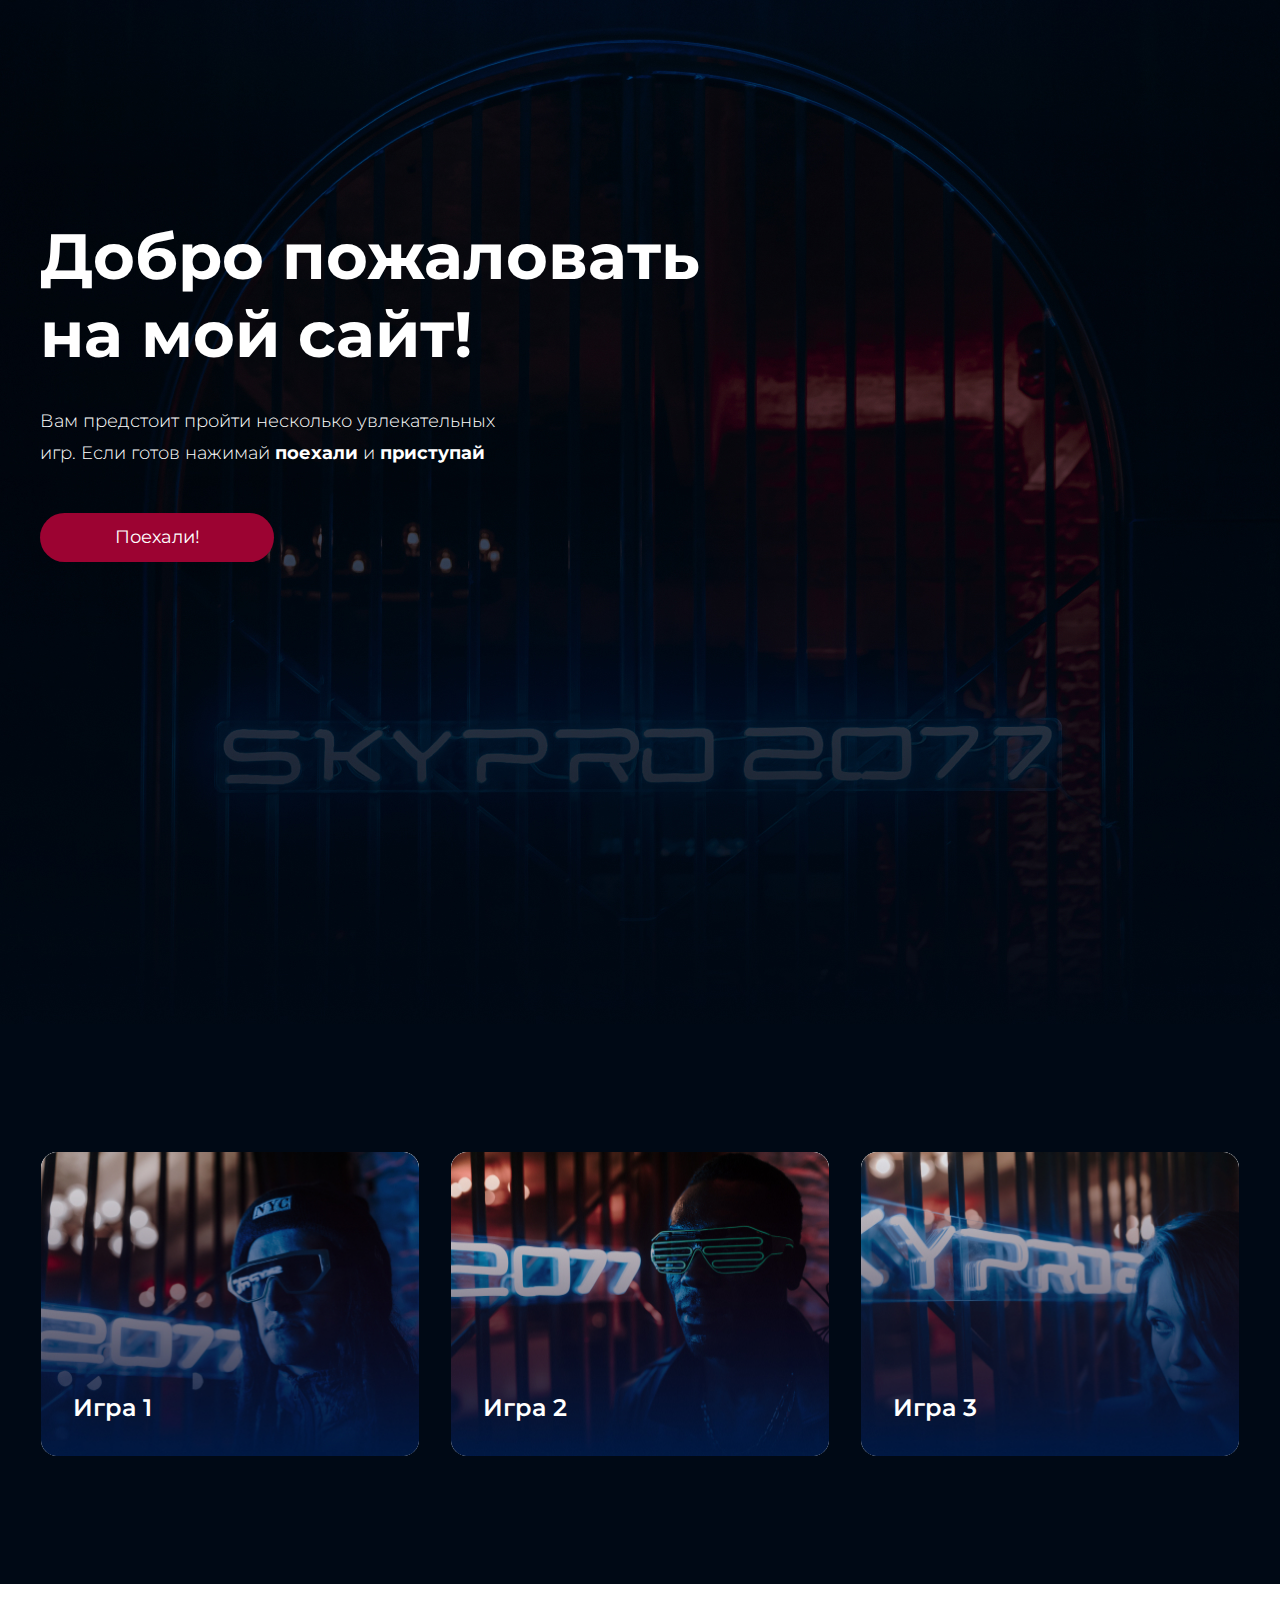
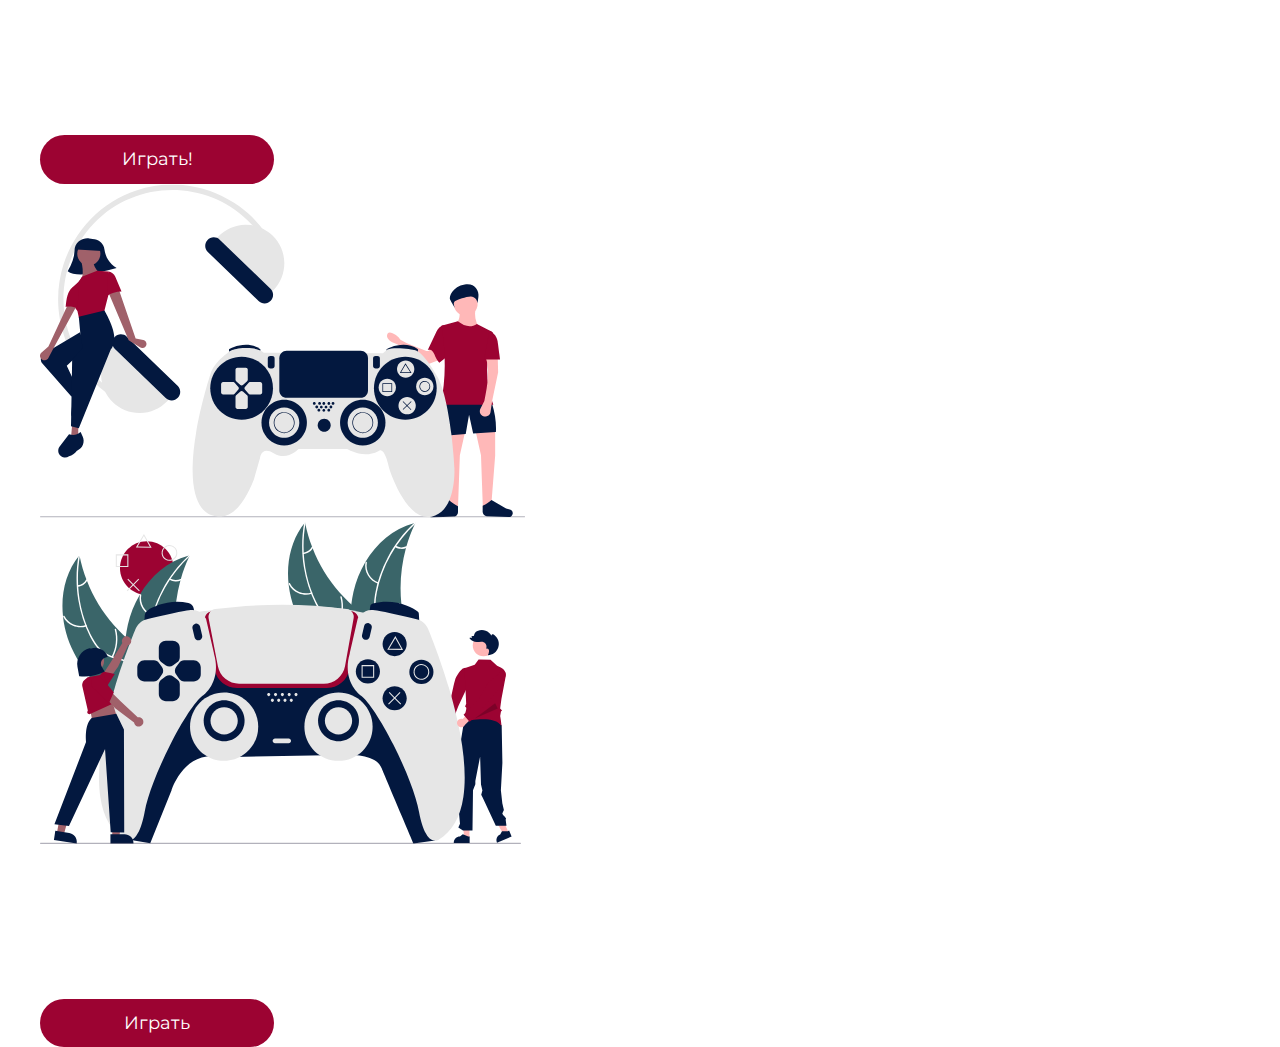
==== commit dee90f53: "Merge pull request #5 from Tatyana-JSc2/hw5" ====
--- a/index.html
+++ b/index.html
@@ -34,16 +34,15 @@
             <p class="game__text">Игра 3</p>
         </div>
     </div>
-    <div class="seasons center">
-        <div class="seasons__item">
+    <div class="element center">
+        <div class="element__item">
             <h2 class="header">Времена года</h2>
-            <p class="text">Вам предстоит пройти несколько увлекательных игр. Если готов нажимай <span
-                    class="span">поехали</span> и
-                <span class="span">приступай</span>
+            <p class="text">Нажмите кнопку играть, введите номер месяца (от 1 до 12) и вы узнаете к какому времени года
+                он относится
             </p>
-            <button class="button">Поехали!</button>
-        </div>
-        <div class="seasons__picture">
+            <button onclick="startSeasons()" class="button">Играть!</button>
+        </div>
+        <div class="element__picture">
             <a href="#"><svg class="picture" width="485" height="334" viewBox="0 0 485 334" fill="none"
                     xmlns="http://www.w3.org/2000/svg">
                     <g clip-path="url(#clip0_2203_44)">
@@ -271,11 +270,298 @@
                         </clipPath>
                     </defs>
                 </svg>
-
             </a>
         </div>
-
     </div>
+    <div class="element center words">
+        <div class="element__picture">
+            <a href="#"><svg class="picture" width="481" height="322" viewBox="0 0 481 322" fill="none"
+                    xmlns="http://www.w3.org/2000/svg">
+                    <g clip-path="url(#clip0_1058_448)">
+                        <path d="M468.717 311.028L463.966 313.057L453.897 295.651L460.909 292.656L468.717 311.028Z"
+                            fill="#FFB6B6" />
+                        <path d="M429.462 315.535L424.299 315.535L421.842 295.564H429.463L429.462 315.535Z"
+                            fill="#FFB6B6" />
+                        <path
+                            d="M429.644 320.936L413.765 320.936V320.735C413.766 319.091 414.417 317.515 415.576 316.353C416.735 315.19 418.307 314.538 419.946 314.537H419.946L422.847 312.331L428.258 314.538L429.644 314.538L429.644 320.936Z"
+                            fill="#03183F" />
+                        <path
+                            d="M471.605 314.486L456.998 320.728L456.919 320.542C456.276 319.03 456.259 317.324 456.871 315.8C457.483 314.275 458.673 313.056 460.181 312.412L460.182 312.411L461.987 309.241L467.828 309.144L469.103 308.599L471.605 314.486Z"
+                            fill="#03183F" />
+                        <path
+                            d="M424.397 197.34L416.55 245.255L418.685 252.395L415.883 257.452L419.998 301.862L418.328 305.55L422.995 308.436H432.493L432.997 268.231L435.343 262.328V259.075L440.119 234.559L440.998 262.602L442.388 268.514L441.221 272.724L442.745 275.673L455.813 303.809H466.463L465.639 297.446C467.547 296.477 462.774 293.646 462.316 291.551L463.884 288.013L462.316 281.33L460.878 268.272L462.394 240.707L461.681 203.588C458.105 198.781 454.138 195.073 449.222 194.035L424.397 197.34Z"
+                            fill="#03183F" />
+                        <path
+                            d="M443.508 134.24C449.452 134.24 454.27 129.408 454.27 123.448C454.27 117.488 449.452 112.656 443.508 112.656C437.564 112.656 432.745 117.488 432.745 123.448C432.745 129.408 437.564 134.24 443.508 134.24Z"
+                            fill="#FFB6B6" />
+                        <path
+                            d="M399.134 208.661C398.999 208.055 398.999 207.427 399.134 206.821C399.268 206.215 399.533 205.645 399.91 205.153C400.288 204.661 400.768 204.258 401.318 203.972C401.867 203.686 402.473 203.524 403.091 203.498L407.427 189.046L412.439 195.066L407.554 207.867C407.528 208.912 407.121 209.912 406.41 210.676C405.699 211.44 404.733 211.916 403.695 212.014C402.657 212.112 401.62 211.825 400.779 211.207C399.938 210.589 399.353 209.683 399.134 208.661Z"
+                            fill="#FFB6B6" />
+                        <path
+                            d="M427.258 149.258L425.315 145.698L422.811 146.536C422.811 146.536 420.047 148.325 416.177 155.076C414.387 158.199 410.517 178.223 410.517 178.223L401.473 202.237L410.694 203.801L418.387 184.01L427.307 165.07L427.258 149.258Z"
+                            fill="#9C0332" />
+                        <path
+                            d="M443.109 197.189C450.687 197.189 458.333 198.685 461.464 204.034C461.382 202.871 461.177 200.854 460.964 199.004L460.18 194.033L460.974 189.475L462.023 188.423L460.144 186.539L461.426 177.025L465.657 154.612C465.989 152.848 465.73 151.025 464.921 149.424C464.113 147.823 462.799 146.536 461.185 145.761L457.119 143.801L450.529 137.671L438.608 137.582L434.719 142.652L424.481 146.139L426.199 181.788L425.073 184.423C425.325 184.656 425.858 185.153 426.146 185.473C426.554 185.925 426.034 188.256 425.688 189.605L425.212 193.198L426.71 194.271L424.763 196.578L424.374 199.506C426.307 199.047 434.666 197.189 443.109 197.189Z"
+                            fill="#9C0332" />
+                        <path
+                            d="M446.261 133.712C446.307 133.61 446.353 133.508 446.399 133.406C446.381 133.407 446.364 133.409 446.346 133.41L446.261 133.712Z"
+                            fill="#03183F" />
+                        <path
+                            d="M454.57 113.147C454.059 112.663 453.394 112.375 452.693 112.333C451.997 112.356 451.291 112.986 451.436 113.669C450.157 111.4 448.123 109.654 445.689 108.739C443.255 107.824 440.577 107.797 438.126 108.665C436.396 109.277 434.7 110.501 434.302 112.296C434.264 112.768 434.123 113.225 433.891 113.637C433.69 113.857 433.429 114.014 433.141 114.087C432.852 114.16 432.548 114.147 432.267 114.05L432.25 114.045C432.154 114.012 432.05 114.008 431.952 114.035C431.853 114.062 431.765 114.118 431.699 114.196C431.633 114.273 431.592 114.369 431.58 114.47C431.569 114.572 431.588 114.674 431.636 114.764L432.125 115.68C431.508 115.818 430.867 115.804 430.256 115.64C430.155 115.613 430.048 115.619 429.95 115.655C429.851 115.692 429.767 115.759 429.708 115.846C429.649 115.932 429.618 116.035 429.619 116.141C429.621 116.246 429.655 116.348 429.717 116.433C430.53 117.549 431.592 118.459 432.818 119.09C434.044 119.722 435.4 120.058 436.778 120.072C438.734 120.06 440.709 119.384 442.613 119.835C443.349 120.01 444.037 120.347 444.626 120.823C445.215 121.299 445.691 121.901 446.018 122.585C446.344 123.269 446.514 124.018 446.515 124.777C446.516 125.535 446.347 126.284 446.021 126.969C446.606 126.328 447.736 126.48 448.334 127.108C448.61 127.445 448.813 127.835 448.932 128.253C449.051 128.672 449.084 129.111 449.027 129.542C448.867 130.864 448.476 132.148 447.871 133.333C450.183 133.262 452.418 132.48 454.273 131.095C456.129 129.709 457.516 127.786 458.246 125.584C458.977 123.383 459.016 121.01 458.358 118.786C457.701 116.562 456.378 114.593 454.57 113.147H454.57Z"
+                            fill="#03183F" />
+                        <path
+                            d="M106.736 72.8543C121.514 72.8543 133.494 60.8417 133.494 46.0234C133.494 31.2051 121.514 19.1925 106.736 19.1925C91.9581 19.1925 79.9782 31.2051 79.9782 46.0234C79.9782 60.8417 91.9581 72.8543 106.736 72.8543Z"
+                            fill="#9C0332" />
+                        <path
+                            d="M31.5305 125.837C18.1042 96.0585 18.5993 58.3124 39.4363 33.1837C46.4075 68.0287 65.4456 99.2782 93.1823 121.403C103.91 129.897 116.724 138.224 119.654 151.611C121.478 159.941 118.893 168.752 114.425 176.008C109.956 183.264 103.727 189.233 97.5687 195.116L96.8778 197.129C70.0816 178.526 44.9567 155.616 31.5305 125.837Z"
+                            fill="#3A6569" />
+                        <path
+                            d="M40.0163 33.5471C35.2209 59.8773 38.7833 87.9143 50.4391 112.038C52.959 117.253 55.968 122.324 59.9965 126.519C64.0269 130.715 68.8457 133.357 74.3892 134.98C79.4571 136.463 84.8123 137.393 89.4323 140.086C94.3019 142.924 97.324 147.688 98.5013 153.15C99.9417 159.833 98.9014 166.637 97.6534 173.255C96.2678 180.603 94.7125 188.213 96.7204 195.6C96.9636 196.495 95.5645 196.821 95.3216 195.927C91.8282 183.076 98.6202 170.401 97.6708 157.48C97.2278 151.451 94.9701 145.519 89.8147 142.026C85.3065 138.971 79.7849 138.008 74.6407 136.55C69.2391 135.02 64.3881 132.681 60.2603 128.803C56.0377 124.835 52.8247 119.872 50.1829 114.744C44.2248 103.179 40.2972 90.4376 38.2192 77.609C35.8297 62.8642 35.9732 47.8182 38.6435 33.122C38.8092 32.2125 40.1808 32.6435 40.0162 33.5471H40.0163Z"
+                            fill="white" />
+                        <path
+                            d="M46.2378 104.397C41.8881 105.795 37.1845 105.597 32.967 103.838C28.7495 102.079 25.2927 98.8748 23.214 94.7965C22.7962 93.9699 24.0577 93.2801 24.476 94.1078C26.4047 97.9091 29.625 100.894 33.5557 102.523C37.4864 104.153 41.8685 104.32 45.9111 102.994C46.79 102.707 47.1116 104.111 46.2378 104.397H46.2378Z"
+                            fill="white" />
+                        <path
+                            d="M71.7209 134.567C76.0673 126.28 77.1393 116.656 74.7232 107.612C74.4831 106.716 75.8821 106.39 76.122 107.284C78.6187 116.7 77.4828 126.714 72.9409 135.327C72.5074 136.148 71.2897 135.383 71.7208 134.567H71.7209Z"
+                            fill="white" />
+                        <path
+                            d="M37.6762 63.3321C39.4716 63.1429 41.192 62.5095 42.6829 61.4888C44.1739 60.4681 45.3886 59.0921 46.2182 57.4843C46.641 56.6586 47.8584 57.4242 47.4382 58.2445C46.5135 60.0166 45.1701 61.5346 43.5253 62.666C41.8805 63.7973 39.9845 64.5076 38.0028 64.7347C37.8178 64.7718 37.6257 64.7369 37.4654 64.637C37.3052 64.5372 37.1889 64.3799 37.1401 64.1971C37.0978 64.0112 37.1304 63.816 37.2307 63.6541C37.3311 63.4921 37.4912 63.3764 37.6762 63.3321Z"
+                            fill="white" />
+                        <path
+                            d="M149.785 33.4755C149.536 33.9986 149.286 34.5217 149.043 35.0556C145.725 42.1063 142.985 49.4155 140.848 56.9112C140.674 57.4881 140.506 58.0754 140.349 58.6561C135.393 76.7699 133.834 95.6489 135.752 114.333C136.521 121.768 137.854 129.132 139.738 136.364C142.341 146.351 145.955 156.971 145.14 166.944C145.066 167.985 144.928 169.021 144.727 170.045L99.3805 197.818C99.2458 197.829 99.117 197.851 98.9818 197.863L97.2218 199.055C97.0987 198.689 96.9788 198.306 96.8556 197.94C96.7833 197.728 96.7211 197.51 96.6488 197.298C96.6038 197.154 96.5592 197.01 96.5104 196.884C96.4953 196.836 96.4806 196.788 96.4718 196.751C96.423 196.624 96.3911 196.501 96.3486 196.385C95.6726 194.249 95.0104 192.105 94.362 189.952C94.3557 189.941 94.3557 189.941 94.3595 189.925C89.4609 173.51 85.8859 156.54 84.9931 139.566C84.9664 139.056 84.9329 138.535 84.927 138.011C84.5669 130.358 84.8313 122.688 85.7174 115.078C86.216 110.912 86.9245 106.775 87.8404 102.681C90.227 92.1081 94.2573 81.9775 99.7836 72.6604C110.803 54.0886 127.623 39.2573 148.208 33.8715C148.735 33.7341 149.252 33.6025 149.785 33.4755Z"
+                            fill="#3A6569" />
+                        <path
+                            d="M150.035 34.1149C130.396 52.2431 116.407 76.7797 111.229 103.078C110.109 108.763 109.467 114.628 110.165 120.41C110.863 126.194 113.125 131.212 116.576 135.855C119.732 140.099 123.45 144.074 125.521 149.013C127.705 154.22 127.258 159.847 124.918 164.919C122.056 171.125 117.14 175.929 112.17 180.46C106.652 185.49 100.84 190.628 98.0084 197.738C97.6653 198.599 96.3523 198.015 96.6949 197.155C101.622 184.785 114.656 178.765 121.656 167.875C124.922 162.794 126.681 156.695 124.662 150.793C122.897 145.632 119.066 141.53 115.834 137.26C112.44 132.777 109.971 127.982 109.004 122.393C108.015 116.676 108.429 110.773 109.399 105.084C111.586 92.253 116.1 79.7084 122.144 68.211C129.089 54.9955 138.238 43.0688 149.194 32.9468C149.872 32.3206 150.709 33.4928 150.035 34.1149L150.035 34.1149Z"
+                            fill="white" />
+                        <path
+                            d="M112.462 94.4406C108.15 92.9307 104.513 89.933 102.201 85.9827C99.8899 82.0324 99.054 77.3868 99.843 72.8756C100.006 71.9633 101.427 72.1741 101.264 73.0876C100.522 77.2871 101.301 81.6144 103.461 85.2885C105.621 88.9625 109.019 91.7414 113.043 93.1235C113.917 93.4249 113.331 94.7402 112.462 94.4406H112.462Z"
+                            fill="white" />
+                        <path
+                            d="M114.694 133.914C123.139 129.922 129.774 122.884 133.275 114.205C133.621 113.344 134.934 113.928 134.589 114.788C130.929 123.813 124.009 131.122 115.211 135.257C114.373 135.651 113.859 134.305 114.694 133.914L114.694 133.914Z"
+                            fill="white" />
+                        <path
+                            d="M130.283 56.4839C131.83 57.4168 133.584 57.9497 135.387 58.0348C137.19 58.12 138.986 57.7547 140.614 56.9717C141.447 56.5677 141.96 57.9139 141.132 58.3153C139.329 59.1719 137.345 59.5729 135.353 59.4833C133.36 59.3936 131.42 58.8161 129.701 57.8011C129.531 57.719 129.399 57.5751 129.331 57.3986C129.263 57.2222 129.264 57.0264 129.335 56.851C129.413 56.677 129.556 56.5408 129.734 56.4721C129.911 56.4034 130.108 56.4076 130.283 56.4839Z"
+                            fill="white" />
+                        <path
+                            d="M257.137 93.2194C243.71 63.4405 244.205 25.6944 265.042 0.565674C272.014 35.4107 291.052 66.6601 318.788 88.785C329.516 97.2788 342.33 105.606 345.261 118.993C347.084 127.323 344.499 136.134 340.031 143.39C335.562 150.646 329.333 156.615 323.175 162.498L322.484 164.511C295.688 145.908 270.563 122.998 257.137 93.2194Z"
+                            fill="#3A6569" />
+                        <path
+                            d="M265.622 0.929038C260.827 27.2593 264.389 55.2962 276.045 79.4197C278.565 84.6351 281.574 89.7058 285.603 93.9005C289.633 98.097 294.452 100.739 299.995 102.362C305.063 103.845 310.418 104.775 315.038 107.468C319.908 110.306 322.93 115.07 324.107 120.532C325.548 127.215 324.507 134.019 323.259 140.637C321.874 147.985 320.319 155.595 322.326 162.982C322.57 163.877 321.17 164.203 320.928 163.309C317.434 150.458 324.226 137.783 323.277 124.862C322.834 118.833 320.576 112.901 315.421 109.408C310.912 106.353 305.391 105.39 300.247 103.932C294.845 102.402 289.994 100.063 285.866 96.1849C281.644 92.2174 278.431 87.2539 275.789 82.126C269.831 70.5612 265.903 57.8195 263.825 44.9909C261.436 30.2462 261.579 15.2002 264.25 0.503953C264.415 -0.405584 265.787 0.0254677 265.622 0.929038H265.622Z"
+                            fill="white" />
+                        <path
+                            d="M271.844 71.7789C267.494 73.1767 262.791 72.9787 258.573 71.2201C254.356 69.4615 250.899 66.2569 248.82 62.1786C248.402 61.352 249.664 60.6622 250.082 61.4899C252.011 65.2912 255.231 68.276 259.162 69.9055C263.093 71.535 267.475 71.702 271.517 70.3763C272.396 70.0892 272.718 71.4935 271.844 71.7789Z"
+                            fill="white" />
+                        <path
+                            d="M297.327 101.949C301.673 93.6623 302.745 84.0377 300.329 74.994C300.089 74.0982 301.488 73.7717 301.728 74.6665C304.225 84.0823 303.089 94.0959 298.547 102.709C298.113 103.53 296.896 102.765 297.327 101.949H297.327Z"
+                            fill="white" />
+                        <path
+                            d="M263.282 30.714C265.078 30.5248 266.798 29.8914 268.289 28.8708C269.78 27.8501 270.995 26.4741 271.824 24.8663C272.247 24.0405 273.464 24.8061 273.044 25.6265C272.12 27.3986 270.776 28.9166 269.131 30.0479C267.487 31.1793 265.591 31.8895 263.609 32.1166C263.424 32.1538 263.232 32.1188 263.072 32.019C262.911 31.9191 262.795 31.7619 262.746 31.5791C262.704 31.3932 262.736 31.198 262.837 31.036C262.937 30.874 263.097 30.7583 263.282 30.714V30.714Z"
+                            fill="white" />
+                        <path
+                            d="M375.391 0.857422C375.142 1.38056 374.892 1.90371 374.649 2.43754C371.331 9.48822 368.591 16.7975 366.454 24.2932C366.28 24.8701 366.112 25.4573 365.955 26.0381C360.999 44.1519 359.44 63.0309 361.358 81.7153C362.127 89.1495 363.46 96.5143 365.344 103.746C367.947 113.733 371.561 124.353 370.746 134.326C370.672 135.367 370.534 136.403 370.333 137.427L324.986 165.2C324.852 165.211 324.723 165.233 324.588 165.245L322.828 166.437C322.705 166.071 322.585 165.688 322.462 165.322C322.389 165.11 322.327 164.892 322.255 164.68C322.21 164.536 322.165 164.392 322.116 164.266C322.101 164.218 322.087 164.17 322.078 164.133C322.029 164.006 321.997 163.883 321.955 163.766C321.279 161.631 320.616 159.487 319.968 157.334C319.962 157.323 319.962 157.323 319.966 157.307C315.067 140.892 311.492 123.922 310.599 106.948C310.572 106.438 310.539 105.917 310.533 105.393C310.173 97.74 310.437 90.0699 311.323 82.4598C311.822 78.2942 312.531 74.1567 313.446 70.063C315.833 59.4901 319.863 49.3594 325.39 40.0424C336.409 21.4706 353.229 6.63924 373.814 1.25342C374.341 1.11603 374.858 0.984437 375.391 0.857422Z"
+                            fill="#3A6569" />
+                        <path
+                            d="M375.641 1.49697C356.002 19.6252 342.013 44.1618 336.835 70.4597C335.715 76.1453 335.073 82.0105 335.771 87.7918C336.469 93.5756 338.731 98.5941 342.182 103.237C345.338 107.481 349.056 111.456 351.128 116.395C353.311 121.602 352.864 127.229 350.525 132.301C347.662 138.507 342.746 143.311 337.776 147.842C332.258 152.872 326.447 158.01 323.615 165.12C323.271 165.981 321.958 165.397 322.301 164.537C327.228 152.167 340.262 146.147 347.262 135.257C350.528 130.176 352.287 124.077 350.268 118.175C348.503 113.014 344.672 108.912 341.44 104.643C338.046 100.159 335.577 95.3638 334.61 89.775C333.621 84.058 334.036 78.1552 335.005 72.4659C337.192 59.6351 341.706 47.0905 347.75 35.593C354.695 22.3776 363.844 10.4509 374.8 0.328847C375.478 -0.29736 376.315 0.874869 375.641 1.49698L375.641 1.49697Z"
+                            fill="white" />
+                        <path
+                            d="M338.068 61.8225C333.756 60.3127 330.119 57.3149 327.808 53.3646C325.496 49.4143 324.66 44.7688 325.449 40.2575C325.612 39.3453 327.033 39.5561 326.87 40.4695C326.128 44.669 326.907 48.9963 329.067 52.6704C331.227 56.3445 334.625 59.1233 338.649 60.5054C339.523 60.8068 338.937 62.1222 338.068 61.8225H338.068Z"
+                            fill="white" />
+                        <path
+                            d="M340.3 101.296C348.745 97.3037 355.38 90.2661 358.881 81.5866C359.227 80.7264 360.541 81.3104 360.195 82.1696C356.535 91.1949 349.615 98.5044 340.817 102.639C339.979 103.033 339.465 101.687 340.3 101.296L340.3 101.296Z"
+                            fill="white" />
+                        <path
+                            d="M355.889 23.866C357.436 24.7988 359.19 25.3318 360.993 25.4169C362.796 25.502 364.592 25.1367 366.22 24.3538C367.054 23.9498 367.566 25.296 366.738 25.6974C364.935 26.554 362.951 26.955 360.959 26.8654C358.966 26.7757 357.026 26.1982 355.307 25.1831C355.137 25.1011 355.005 24.9572 354.937 24.7807C354.869 24.6043 354.87 24.4084 354.941 24.2331C355.019 24.0591 355.162 23.9229 355.34 23.8542C355.517 23.7855 355.714 23.7897 355.889 23.866Z"
+                            fill="white" />
+                        <path
+                            d="M86.0119 314.07L90.9683 317.919L110.239 321.271L131.658 267.883C131.658 267.883 144.774 226.738 181.501 235.155L299.551 233.051C299.551 233.051 335.796 229.326 341.786 246.466C342.921 249.713 373.529 321.435 373.529 321.435L394.988 318.398L392.416 257.251L341.448 138.616L252.855 133.07L161.564 139.406L86.0119 314.07Z"
+                            fill="#03183F" />
+                        <path
+                            d="M184.124 238.838C202.959 238.838 218.228 223.528 218.228 204.642C218.228 185.756 202.959 170.445 184.124 170.445C165.29 170.445 150.021 185.756 150.021 204.642C150.021 223.528 165.29 238.838 184.124 238.838Z"
+                            fill="#E6E6E6" />
+                        <path
+                            d="M298.501 238.838C317.336 238.838 332.605 223.528 332.605 204.642C332.605 185.756 317.336 170.445 298.501 170.445C279.667 170.445 264.398 185.756 264.398 204.642C264.398 223.528 279.667 238.838 298.501 238.838Z"
+                            fill="#E6E6E6" />
+                        <path
+                            d="M144.25 92.583L158.292 89.8221C158.292 89.8221 264.014 74.6957 330.838 92.583L325.784 106.788L148.972 105.735L144.25 92.583Z"
+                            fill="#E6E6E6" />
+                        <path
+                            d="M286.795 165.973H197.073C186.179 165.973 176.764 158.41 174.686 147.988L164.867 98.7433C164.649 97.6687 164.658 96.5604 164.892 95.4893C165.126 94.4182 165.58 93.4078 166.226 92.5226C166.901 91.5939 167.759 90.8143 168.747 90.2322C169.735 89.6501 170.832 89.2779 171.97 89.1387C219.291 83.2489 266.149 83.2389 311.243 89.1081C312.364 89.2459 313.446 89.6136 314.42 90.1885C315.394 90.7634 316.239 91.5331 316.904 92.4497C317.545 93.3221 318 94.3174 318.242 95.3739C318.483 96.4303 318.504 97.5252 318.305 98.5904L309.241 147.684C307.285 158.282 297.845 165.973 286.795 165.973Z"
+                            fill="#9C0332" />
+                        <path
+                            d="M104.338 100.6L104.729 93.5532C104.79 92.4553 105.115 91.3886 105.677 90.4443C106.239 89.5 107.02 88.7063 107.955 88.1312C113.62 84.6463 128.901 76.9737 148.403 80.9957C149.772 81.2799 151.021 81.9801 151.98 83.001C152.938 84.0219 153.56 85.3141 153.761 86.7019L154.283 90.3686L104.338 100.6Z"
+                            fill="#03183F" />
+                        <path
+                            d="M379.337 100.6L329.392 90.3687L330.231 84.4778C330.328 83.7822 330.63 83.1315 331.098 82.6094C331.567 82.0872 332.18 81.7175 332.86 81.5478C355.35 75.8884 372.564 85.9387 377.305 89.1539C377.755 89.4602 378.129 89.866 378.397 90.3401C378.666 90.8142 378.822 91.3439 378.854 91.8882L379.337 100.6Z"
+                            fill="#03183F" />
+                        <path
+                            d="M88.4802 318.665C87.2766 318.678 86.0946 318.345 85.0742 317.704C71.7012 309.874 63.3639 295.525 60.313 275.066C57.7929 258.168 58.8453 236.957 63.4408 212.023C71.5882 167.817 88.6644 123.63 95.628 106.684C96.5505 104.448 97.9841 102.46 99.8132 100.88C101.642 99.3008 103.816 98.1743 106.158 97.5913C120.514 94.0507 145.575 88.1111 152.12 88.1111C161.089 88.1111 165.942 96.5772 165.99 96.6627L166.017 96.7326L173.893 130.982V131.476C178.239 146.219 175.01 156.868 171.534 163.206C167.761 170.086 162.879 173.521 162.83 173.555C155.165 179.407 142.675 198.258 130.246 222.747C117.329 248.195 107.754 273.305 104.633 289.918C100.812 310.251 95.212 316.476 91.1865 318.117C90.3286 318.475 89.4093 318.661 88.4802 318.665Z"
+                            fill="#E6E6E6" />
+                        <path
+                            d="M283.838 161.765H199.062C194.059 161.758 189.213 160.009 185.352 156.818C181.492 153.626 178.856 149.189 177.895 144.266L168.617 96.3718C168.411 95.3116 168.424 94.2204 168.655 93.1654C168.886 92.1105 169.33 91.1142 169.96 90.2382C170.591 89.3621 171.393 88.6249 172.318 88.0721C173.244 87.5192 174.272 87.1624 175.34 87.0238C220.055 81.2956 264.331 81.2858 306.94 86.994C307.993 87.1378 309.006 87.4939 309.919 88.041C310.831 88.588 311.623 89.3147 312.248 90.1771C312.873 91.0395 313.317 92.0198 313.553 93.059C313.79 94.0981 313.814 95.1745 313.625 96.2233L305.06 143.97C304.168 148.962 301.554 153.481 297.674 156.734C293.793 159.987 288.896 161.768 283.838 161.765Z"
+                            fill="#E6E6E6" />
+                        <path
+                            d="M395.197 318.666C394.267 318.661 393.347 318.475 392.488 318.117C388.463 316.476 382.863 310.251 379.042 289.918C375.921 273.305 366.346 248.195 353.429 222.747C341 198.259 328.51 179.407 320.835 173.548C320.796 173.521 315.914 170.086 312.141 163.207C308.665 156.868 305.436 146.219 309.782 131.476L309.788 130.923L317.667 96.6957L317.685 96.6629C317.733 96.5773 322.586 88.1112 331.555 88.1112C338.1 88.1112 363.161 94.0508 377.517 97.5915C379.859 98.1746 382.033 99.3012 383.862 100.881C385.691 102.46 387.124 104.448 388.047 106.685C395.011 123.63 412.087 167.817 420.234 212.023C424.83 236.957 425.882 258.168 423.362 275.067C420.311 295.525 411.974 309.874 398.582 317.716C397.567 318.35 396.392 318.68 395.197 318.666Z"
+                            fill="#E6E6E6" />
+                        <path
+                            d="M184.124 219.372C195.425 219.372 204.586 210.186 204.586 198.855C204.586 187.523 195.425 178.337 184.124 178.337C172.823 178.337 163.662 187.523 163.662 198.855C163.662 210.186 172.823 219.372 184.124 219.372Z"
+                            fill="#03183F" />
+                        <path
+                            d="M184.124 212.533C191.658 212.533 197.766 206.409 197.766 198.855C197.766 191.3 191.658 185.176 184.124 185.176C176.59 185.176 170.483 191.3 170.483 198.855C170.483 206.409 176.59 212.533 184.124 212.533Z"
+                            fill="#E6E6E6" />
+                        <path
+                            d="M298.501 219.372C309.802 219.372 318.963 210.186 318.963 198.855C318.963 187.523 309.802 178.337 298.501 178.337C287.2 178.337 278.039 187.523 278.039 198.855C278.039 210.186 287.2 219.372 298.501 219.372Z"
+                            fill="#03183F" />
+                        <path
+                            d="M298.501 212.533C306.035 212.533 312.143 206.409 312.143 198.855C312.143 191.3 306.035 185.176 298.501 185.176C290.967 185.176 284.86 191.3 284.86 198.855C284.86 206.409 290.967 212.533 298.501 212.533Z"
+                            fill="#E6E6E6" />
+                        <path
+                            d="M228.721 174.128C229.59 174.128 230.295 173.421 230.295 172.55C230.295 171.678 229.59 170.971 228.721 170.971C227.852 170.971 227.147 171.678 227.147 172.55C227.147 173.421 227.852 174.128 228.721 174.128Z"
+                            fill="#E6E6E6" />
+                        <path
+                            d="M235.541 174.128C236.411 174.128 237.115 173.421 237.115 172.55C237.115 171.678 236.411 170.971 235.541 170.971C234.672 170.971 233.967 171.678 233.967 172.55C233.967 173.421 234.672 174.128 235.541 174.128Z"
+                            fill="#E6E6E6" />
+                        <path
+                            d="M232.393 179.915C233.263 179.915 233.967 179.209 233.967 178.337C233.967 177.465 233.263 176.759 232.393 176.759C231.524 176.759 230.819 177.465 230.819 178.337C230.819 179.209 231.524 179.915 232.393 179.915Z"
+                            fill="#E6E6E6" />
+                        <path
+                            d="M238.689 179.915C239.559 179.915 240.263 179.209 240.263 178.337C240.263 177.465 239.559 176.759 238.689 176.759C237.82 176.759 237.115 177.465 237.115 178.337C237.115 179.209 237.82 179.915 238.689 179.915Z"
+                            fill="#E6E6E6" />
+                        <path
+                            d="M244.985 179.915C245.855 179.915 246.559 179.209 246.559 178.337C246.559 177.465 245.855 176.759 244.985 176.759C244.116 176.759 243.411 177.465 243.411 178.337C243.411 179.209 244.116 179.915 244.985 179.915Z"
+                            fill="#E6E6E6" />
+                        <path
+                            d="M251.281 179.915C252.151 179.915 252.855 179.209 252.855 178.337C252.855 177.465 252.151 176.759 251.281 176.759C250.412 176.759 249.707 177.465 249.707 178.337C249.707 179.209 250.412 179.915 251.281 179.915Z"
+                            fill="#E6E6E6" />
+                        <path
+                            d="M242.362 174.128C243.231 174.128 243.936 173.421 243.936 172.55C243.936 171.678 243.231 170.971 242.362 170.971C241.493 170.971 240.788 171.678 240.788 172.55C240.788 173.421 241.493 174.128 242.362 174.128Z"
+                            fill="#E6E6E6" />
+                        <path
+                            d="M249.183 174.128C250.052 174.128 250.757 173.421 250.757 172.55C250.757 171.678 250.052 170.971 249.183 170.971C248.313 170.971 247.609 171.678 247.609 172.55C247.609 173.421 248.313 174.128 249.183 174.128Z"
+                            fill="#E6E6E6" />
+                        <path
+                            d="M256.003 174.128C256.873 174.128 257.577 173.421 257.577 172.55C257.577 171.678 256.873 170.971 256.003 170.971C255.134 170.971 254.429 171.678 254.429 172.55C254.429 173.421 255.134 174.128 256.003 174.128Z"
+                            fill="#E6E6E6" />
+                        <path
+                            d="M248.658 221.214H235.017C234.391 221.214 233.79 220.964 233.347 220.52C232.905 220.076 232.656 219.474 232.656 218.846C232.656 218.218 232.905 217.616 233.347 217.172C233.79 216.728 234.391 216.479 235.017 216.479H248.658C249.284 216.479 249.885 216.728 250.328 217.172C250.77 217.616 251.019 218.218 251.019 218.846C251.019 219.474 250.77 220.076 250.328 220.52C249.885 220.964 249.284 221.214 248.658 221.214Z"
+                            fill="#E6E6E6" />
+                        <path
+                            d="M158.334 118.302C157.453 118.299 156.599 118 155.91 117.451C155.22 116.902 154.735 116.136 154.533 115.277L152.441 106.371C152.204 105.359 152.378 104.294 152.924 103.41C153.47 102.526 154.344 101.896 155.353 101.657C156.362 101.419 157.425 101.592 158.307 102.138C159.189 102.685 159.819 103.56 160.057 104.572L162.149 113.478C162.284 114.055 162.287 114.654 162.158 115.232C162.029 115.81 161.771 116.351 161.404 116.815C161.037 117.279 160.571 117.653 160.039 117.911C159.507 118.168 158.924 118.302 158.334 118.302Z"
+                            fill="#03183F" />
+                        <path
+                            d="M325.866 117.776C325.275 117.776 324.693 117.642 324.161 117.385C323.629 117.127 323.162 116.753 322.795 116.289C322.429 115.825 322.171 115.284 322.042 114.706C321.913 114.128 321.916 113.529 322.05 112.952L324.142 104.046C324.381 103.034 325.011 102.159 325.893 101.612C326.775 101.066 327.837 100.893 328.847 101.131C329.856 101.369 330.73 102 331.276 102.884C331.822 103.768 331.995 104.833 331.759 105.845L329.667 114.751C329.464 115.61 328.979 116.376 328.29 116.925C327.6 117.474 326.746 117.773 325.866 117.776Z"
+                            fill="#03183F" />
+                        <path
+                            d="M129.469 144.59C128.182 144.59 126.925 144.192 125.871 143.451L121.48 140.369C120.654 139.789 119.979 139.017 119.513 138.12C119.047 137.223 118.804 136.226 118.803 135.215V125.775C118.806 123.879 119.558 122.062 120.894 120.721C122.231 119.381 124.043 118.627 125.934 118.625H132.66C134.55 118.627 136.363 119.381 137.699 120.721C139.036 122.062 139.788 123.879 139.79 125.775V135.307C139.788 136.293 139.556 137.264 139.113 138.143C138.67 139.023 138.028 139.786 137.237 140.372L133.191 143.362C132.113 144.16 130.809 144.59 129.469 144.59Z"
+                            fill="#03183F" />
+                        <path
+                            d="M132.66 179.126H125.934C124.043 179.124 122.231 178.37 120.894 177.029C119.558 175.689 118.806 173.872 118.803 171.976V162.536C118.804 161.525 119.047 160.528 119.513 159.631C119.979 158.734 120.654 157.962 121.48 157.382L125.871 154.299C126.947 153.544 128.232 153.146 129.545 153.162C130.859 153.178 132.134 153.607 133.191 154.389L137.237 157.379C138.028 157.965 138.67 158.728 139.113 159.607C139.556 160.487 139.788 161.458 139.79 162.443V171.976C139.788 173.872 139.036 175.689 137.699 177.029C136.363 178.37 134.55 179.124 132.66 179.126Z"
+                            fill="#03183F" />
+                        <path
+                            d="M153.646 159.397H144.232C143.223 159.397 142.229 159.153 141.335 158.686C140.44 158.218 139.671 157.542 139.092 156.714L136.018 152.31C135.264 151.232 134.867 149.943 134.883 148.626C134.899 147.309 135.327 146.03 136.107 144.97L139.089 140.913C139.673 140.121 140.434 139.477 141.311 139.032C142.188 138.588 143.157 138.355 144.14 138.353H153.646C155.537 138.356 157.349 139.11 158.686 140.45C160.023 141.79 160.775 143.608 160.777 145.503V152.247C160.775 154.143 160.023 155.96 158.686 157.301C157.349 158.641 155.537 159.395 153.646 159.397Z"
+                            fill="#03183F" />
+                        <path
+                            d="M113.837 159.397H104.423C102.532 159.395 100.72 158.641 99.383 157.301C98.0463 155.96 97.2943 154.143 97.2922 152.247V145.503C97.2943 143.608 98.0462 141.79 99.383 140.45C100.72 139.11 102.532 138.356 104.423 138.353H113.929C114.912 138.355 115.881 138.588 116.758 139.032C117.635 139.477 118.396 140.121 118.98 140.913L121.962 144.97C122.742 146.03 123.17 147.309 123.186 148.626C123.202 149.943 122.805 151.232 122.051 152.31L118.977 156.714C118.398 157.542 117.629 158.218 116.734 158.686C115.839 159.153 114.846 159.397 113.837 159.397Z"
+                            fill="#03183F" />
+                        <path
+                            d="M354.641 134.145C361.305 134.145 366.708 128.727 366.708 122.044C366.708 115.362 361.305 109.944 354.641 109.944C347.976 109.944 342.573 115.362 342.573 122.044C342.573 128.727 347.976 134.145 354.641 134.145Z"
+                            fill="#03183F" />
+                        <path
+                            d="M381.398 162.028C388.063 162.028 393.466 156.61 393.466 149.928C393.466 143.245 388.063 137.827 381.398 137.827C374.734 137.827 369.331 143.245 369.331 149.928C369.331 156.61 374.734 162.028 381.398 162.028Z"
+                            fill="#03183F" />
+                        <path
+                            d="M354.641 188.333C361.305 188.333 366.708 182.915 366.708 176.232C366.708 169.55 361.305 164.132 354.641 164.132C347.976 164.132 342.573 169.55 342.573 176.232C342.573 182.915 347.976 188.333 354.641 188.333Z"
+                            fill="#03183F" />
+                        <path
+                            d="M327.883 161.502C334.547 161.502 339.95 156.084 339.95 149.401C339.95 142.719 334.547 137.301 327.883 137.301C321.218 137.301 315.815 142.719 315.815 149.401C315.815 156.084 321.218 161.502 327.883 161.502Z"
+                            fill="#03183F" />
+                        <path
+                            d="M381.398 157.819C379.842 157.819 378.32 157.356 377.026 156.489C375.732 155.622 374.723 154.389 374.128 152.947C373.532 151.506 373.376 149.919 373.68 148.388C373.983 146.857 374.733 145.451 375.834 144.347C376.934 143.244 378.336 142.492 379.863 142.188C381.39 141.883 382.972 142.04 384.41 142.637C385.848 143.234 387.077 144.246 387.942 145.543C388.807 146.841 389.268 148.367 389.268 149.928C389.266 152.02 388.436 154.026 386.961 155.505C385.485 156.984 383.485 157.817 381.398 157.819ZM381.398 143.088C380.049 143.088 378.731 143.489 377.609 144.241C376.487 144.992 375.613 146.061 375.097 147.31C374.581 148.56 374.446 149.935 374.709 151.262C374.972 152.589 375.622 153.807 376.575 154.764C377.529 155.72 378.745 156.372 380.068 156.635C381.391 156.899 382.762 156.764 384.009 156.246C385.255 155.729 386.32 154.852 387.07 153.727C387.819 152.603 388.219 151.28 388.219 149.928C388.217 148.114 387.498 146.376 386.219 145.094C384.94 143.812 383.207 143.09 381.398 143.088Z"
+                            fill="#E6E6E6" />
+                        <path
+                            d="M363.073 127.915L347.257 127.691L355.359 114.069L363.073 127.915ZM349.089 126.665L361.271 126.838L355.329 116.173L349.089 126.665Z"
+                            fill="#E6E6E6" />
+                        <path
+                            d="M334.179 155.715H321.587V143.088H334.179V155.715ZM322.636 154.662H333.129V144.14H322.636V154.662Z"
+                            fill="#E6E6E6" />
+                        <path
+                            d="M361.152 181.665L355.384 175.891L360.471 170.8L359.729 170.055L354.641 175.148L349.552 170.055L348.811 170.8L353.898 175.891L348.129 181.665L348.87 182.41L354.641 176.635L360.411 182.41L361.152 181.665Z"
+                            fill="#E6E6E6" />
+                        <path
+                            d="M129.452 38.8469C127.895 38.8469 126.374 38.384 125.079 37.5169C123.785 36.6498 122.776 35.4173 122.181 33.9753C121.585 32.5334 121.429 30.9467 121.733 29.4159C122.037 27.8851 122.786 26.479 123.887 25.3753C124.987 24.2717 126.39 23.5201 127.916 23.2156C129.443 22.9111 131.025 23.0674 132.463 23.6647C133.901 24.262 135.131 25.2734 135.995 26.5712C136.86 27.8689 137.322 29.3946 137.322 30.9554C137.319 33.0476 136.489 35.0535 135.014 36.5329C133.539 38.0123 131.538 38.8445 129.452 38.8469ZM129.452 24.1162C128.103 24.1162 126.784 24.5173 125.662 25.2688C124.541 26.0203 123.666 27.0884 123.15 28.3381C122.634 29.5879 122.499 30.963 122.762 32.2897C123.025 33.6164 123.675 34.835 124.629 35.7915C125.583 36.748 126.798 37.3994 128.121 37.6633C129.444 37.9272 130.816 37.7917 132.062 37.2741C133.308 36.7564 134.373 35.8798 135.123 34.7551C135.872 33.6304 136.272 32.3081 136.272 30.9554C136.27 29.1421 135.551 27.4037 134.272 26.1215C132.994 24.8394 131.26 24.1182 129.452 24.1162Z"
+                            fill="#E6E6E6" />
+                        <path
+                            d="M111.651 25.7784L95.8352 25.5541L103.937 11.9319L111.651 25.7784ZM97.6674 24.5276L109.848 24.7005L103.907 14.0363L97.6674 24.5276Z"
+                            fill="#E6E6E6" />
+                        <path
+                            d="M88.3728 44.9714H75.7809V32.3451H88.3728V44.9714ZM76.8302 43.9192H87.3235V33.3973H76.8302V43.9192Z"
+                            fill="#E6E6E6" />
+                        <path
+                            d="M99.7614 68.4794L93.9927 62.706L99.0799 57.6149L98.3385 56.87L93.2498 61.9626L88.1611 56.87L87.4197 57.6149L92.5069 62.706L86.7382 68.4794L87.4795 69.2243L93.2498 63.4494L99.0201 69.2243L99.7614 68.4794Z"
+                            fill="#E6E6E6" />
+                        <path opacity="0.2" d="M455.114 181.23L434.749 196.599L457.737 186.491L455.114 181.23Z"
+                            fill="black" />
+                        <path d="M78.4044 200.17L52.6958 201.222L49.5478 183.861L71.5837 177.021L78.4044 200.17Z"
+                            fill="#A0616A" />
+                        <path
+                            d="M68.9523 157.621L63.2182 151.767L70.249 140.987L82.2827 120.901C81.8895 120.036 81.7676 119.071 81.933 118.135C82.0985 117.199 82.5435 116.335 83.2092 115.658C83.8749 114.98 84.7299 114.522 85.6612 114.343C86.5925 114.163 87.5561 114.272 88.4246 114.653C89.2931 115.035 90.0255 115.672 90.525 116.481C91.0245 117.289 91.2675 118.23 91.2219 119.18C91.1763 120.13 90.8441 121.043 90.2695 121.8C89.6948 122.556 88.9047 123.12 88.0036 123.416L78.0708 144.859L68.9523 157.621Z"
+                            fill="#A0616A" />
+                        <path
+                            d="M62.6004 170.987C61.9271 172.032 60.9678 172.861 59.8372 173.374C58.7065 173.888 57.4524 174.064 56.2246 173.881C55.0561 173.743 53.9532 173.266 53.0514 172.508C52.1496 171.75 51.4882 170.744 51.1484 169.615C50.8981 168.813 50.8252 167.966 50.9348 167.133C51.0444 166.3 51.3339 165.501 51.7831 164.792C55.6191 158.308 62.6939 149.745 62.7648 149.659L62.8775 149.523L74.8101 152.115L62.6004 170.987Z"
+                            fill="#9C0332" />
+                        <path d="M72.2768 314.486L79.4065 314.485L82.7979 286.91L72.2752 286.91L72.2768 314.486Z"
+                            fill="#A0616A" />
+                        <path
+                            d="M70.4579 312.152L84.4989 312.151H84.4995C86.8726 312.151 89.1485 313.097 90.8265 314.779C92.5046 316.462 93.4474 318.744 93.4475 321.123V321.415L70.4583 321.416L70.4579 312.152Z"
+                            fill="#03183F" />
+                        <path d="M16.762 311.391L23.8114 312.459L31.2764 285.702L22.0349 284.125L16.762 311.391Z"
+                            fill="#A0616A" />
+                        <path
+                            d="M15.3117 308.811L29.195 310.915L29.1956 310.915C31.542 311.271 33.6514 312.546 35.0597 314.462C36.4681 316.377 37.0601 318.775 36.7055 321.128L36.662 321.416L13.931 317.971L15.3117 308.811Z"
+                            fill="#03183F" />
+                        <path
+                            d="M51.6463 195.961L76.3056 191.752L83.9356 207.523L84.2263 310.447L70.6925 310.362L65.0351 227.058L28.9788 304.032L14.44 302.283L46.1346 219.768C46.1346 219.768 44.39 205.19 49.9147 197.901L51.6463 195.961Z"
+                            fill="#03183F" />
+                        <path
+                            d="M42.4918 164.89C42.1149 163.755 42.0749 162.535 42.3766 161.377C42.6782 160.219 43.3086 159.174 44.1912 158.369L47.6957 155.175L57.5757 153.506L63.7532 152.38L73.6823 181.23L49.5671 192.34C47.4507 191.882 46.6053 190.721 47.8368 188.413L42.4918 164.89Z"
+                            fill="#9C0332" />
+                        <path
+                            d="M64.6237 174.625L71.5221 170.211L80.5856 179.338L97.6943 195.298C98.6199 195.091 99.5863 195.171 100.466 195.527C101.345 195.883 102.096 196.499 102.619 197.292C103.142 198.085 103.412 199.019 103.395 199.969C103.377 200.92 103.072 201.843 102.52 202.616C101.968 203.389 101.194 203.976 100.302 204.299C99.4104 204.621 98.4417 204.665 97.5244 204.424C96.6072 204.183 95.7846 203.668 95.1654 202.948C94.5462 202.227 94.1597 201.336 94.057 200.39L75.1892 186.21L64.6237 174.625Z"
+                            fill="#A0616A" />
+                        <path
+                            d="M52.8967 165.628C52.0159 164.752 51.4056 163.639 51.1386 162.424C50.8717 161.208 50.9594 159.942 51.3913 158.775C51.7683 157.658 52.4624 156.675 53.3884 155.947C54.3145 155.219 55.4322 154.778 56.6045 154.678C57.4386 154.598 58.2799 154.702 59.0699 154.982C59.8598 155.261 60.5794 155.711 61.1785 156.298C66.7116 161.402 73.6035 170.115 73.6724 170.202L73.7818 170.341L68.7842 181.511L52.8967 165.628Z"
+                            fill="#9C0332" />
+                        <path
+                            d="M53.2397 149.996C59.2294 149.996 64.085 145.127 64.085 139.121C64.085 133.115 59.2294 128.246 53.2397 128.246C47.25 128.246 42.3943 133.115 42.3943 139.121C42.3943 145.127 47.25 149.996 53.2397 149.996Z"
+                            fill="#A0616A" />
+                        <path
+                            d="M44.4592 154.614C42.7774 154.613 41.0971 154.511 39.4277 154.306L39.1988 154.278L37.4519 144.768C36.711 140.737 37.5371 136.574 39.7606 133.134C41.9841 129.694 45.4363 127.238 49.4088 126.27C49.6738 126.203 49.9523 126.21 50.2135 126.291C50.4747 126.373 50.7086 126.524 50.8893 126.73L51.306 126.584C52.9011 126.027 54.5902 125.789 56.2768 125.886C57.9634 125.983 59.6144 126.412 61.1357 127.149C62.6569 127.885 64.0186 128.915 65.1429 130.179C66.2672 131.444 67.1322 132.918 67.6884 134.517L67.7917 134.814L65.0113 135.786C64.145 136.089 63.3569 136.582 62.7044 137.229C62.0519 137.876 61.5513 138.66 61.2391 139.525C60.927 140.39 60.811 141.314 60.8998 142.23C60.9885 143.146 61.2796 144.03 61.7521 144.819L64.5948 149.564L64.2921 149.716C58.1566 152.888 51.3621 154.566 44.4592 154.614Z"
+                            fill="#03183F" />
+                        <path
+                            d="M417.055 200.122C417.18 199.514 417.437 198.941 417.807 198.443C418.178 197.945 418.652 197.535 419.198 197.241C419.743 196.947 420.346 196.777 420.964 196.742C421.583 196.707 422.201 196.809 422.776 197.04L432.639 185.641L434.749 193.192L425.059 202.859C424.609 203.802 423.829 204.546 422.868 204.951C421.907 205.356 420.831 205.393 419.844 205.055C418.858 204.718 418.029 204.029 417.515 203.12C417 202.211 416.837 201.144 417.055 200.122H417.055Z"
+                            fill="#FFB6B6" />
+                        <path
+                            d="M461.07 150.006L465.111 149.787L465.719 152.362C465.719 152.362 465.659 155.66 461.975 162.516C458.29 169.371 429.743 199.892 429.743 199.892L423.56 192.856L438.841 177.073L448.095 160.531L461.07 150.006Z"
+                            fill="#9C0332" />
+                        <path
+                            d="M0.654262 322H480.346C480.519 322 480.686 321.931 480.808 321.808C480.931 321.685 481 321.518 481 321.344C481 321.17 480.931 321.003 480.808 320.88C480.686 320.757 480.519 320.688 480.346 320.688H0.654262C0.480743 320.688 0.314331 320.757 0.191634 320.88C0.0689367 321.003 0 321.17 0 321.344C0 321.518 0.0689367 321.685 0.191634 321.808C0.314331 321.931 0.480743 322 0.654262 322Z"
+                            fill="#3F3D56" fill-opacity="0.4" />
+                    </g>
+                    <defs>
+                        <clipPath id="clip0_1058_448">
+                            <rect width="481" height="322" fill="white" />
+                        </clipPath>
+                    </defs>
+                </svg>
+            </a>
+        </div>
+        <div class="element__item">
+            <h2 class="header">Запомни слова</h2>
+            <p class="text">При нажатии на кнопку играть, вы увидите несколько слов, которые вам необходимо запомнить.
+            </p>
+            <button class="button">Играть</button>
+        </div>
+    </div>
+    <script src="gameScripts/seasons.js"></script
 </body>
 
 </html>